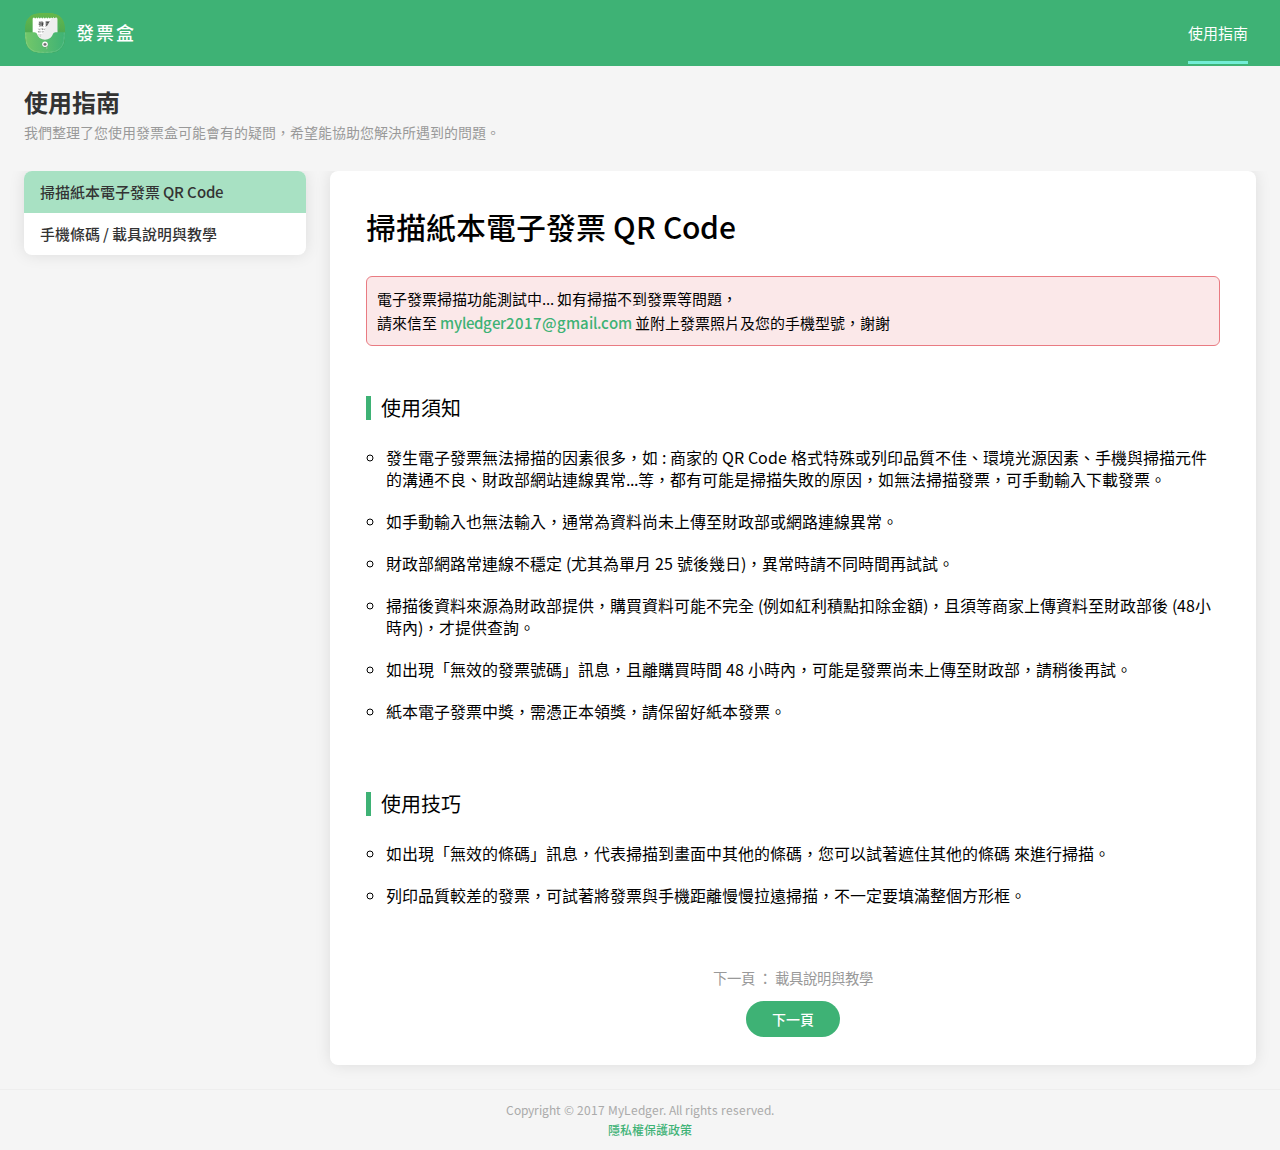
==== FAQ-c01.html @ e8f364ff "update" ====
<!DOCTYPE html>
<html>
  <head>
    <meta charset="UTF-8">
    <meta name="viewport" content="width=device-width,initial-scale=1.0,user-scalable=no">
    <meta name="keywords" content="發票盒,電子發票APP,比價搜尋">
    <title>++ 發票盒 ++</title>
    <link rel="shortcut icon" href="img/favicon.ico">
    <link rel="stylesheet" href="css/UI.css">
    <script src="js/jquery-1.11.1.min.js"></script>
    <script src="js/UI.js"></script>
  </head>
  <body>
      <header>
        <div class="wrap">
          <div class="logo-wrap"><img class="logo" src="img/logo.svg" title="發票盒 - 發票 APP"><span>發票盒</span></div>
          <nav>
            <ul class="hover-li">
              <li class="focus" title="使用指南"> <a href="FAQ-c02.html">使用指南</a></li>
              <div class="focus-line"></div>
            </ul>
          </nav>
        </div>
      </header>
      <div class="wrap"> 
        <div class="breadcrumbs">
          <h1>使用指南</h1>
          <h2>我們整理了您使用發票盒可能會有的疑問，希望能協助您解決所遇到的問題。</h2>
        </div>
      </div>
    <article class="faq"> 
      <div class="wrap"> 
          <aside class="left"> 
            <ul class="faq-list">
              <li class="focus"><a href="FAQ-c01.html">掃描紙本電子發票 QR Code</a></li>
              <li><a href="FAQ-c02.html">手機條碼 / 載具說明與教學</a></li>
            </ul>
          </aside>
        <div class="fill-bg show"></div>
        <aside class="right show-faq"> <a class="close" href="#"> </a>
          <section class="show"> 
            <h1 class="title">掃描紙本電子發票 QR Code </h1>
            <div class="tip">電子發票掃描功能測試中... 如有掃描不到發票等問題，<br>請來信至 <a href="mailto:myledger2017@gmail.com?subject=掃描電子發票 QR Code 問題回報">myledger2017@gmail.com </a>並附上發票照片及您的手機型號，謝謝</div>
            <h2 class="left-solid">使用須知</h2>
            <ul class="dot-list marg40-b">
              <li>發生電子發票無法掃描的因素很多，如 : 商家的 QR Code 格式特殊或列印品質不佳、環境光源因素、手機與掃描元件的溝通不良、財政部網站連線異常...等，都有可能是掃描失敗的原因，如無法掃描發票，可手動輸入下載發票。</li>
              <li>如手動輸入也無法輸入，通常為資料尚未上傳至財政部或網路連線異常。</li>
              <li>財政部網路常連線不穩定 (尤其為單月 25 號後幾日)，異常時請不同時間再試試。</li>
              <li>掃描後資料來源為財政部提供，購買資料可能不完全 (例如紅利積點扣除金額)，且須等商家上傳資料至財政部後 (48小時內)，才提供查詢。</li>
              <li>如出現「無效的發票號碼」訊息，且離購買時間 48 小時內，可能是發票尚未上傳至財政部，請稍後再試。</li>
              <li>紙本電子發票中獎，需憑正本領獎，請保留好紙本發票。</li>
            </ul>
            <h2 class="left-solid">使用技巧</h2>
            <ul class="dot-list marg40-b">
              <li>如出現「無效的條碼」訊息，代表掃描到畫面中其他的條碼，您可以試著遮住其他的條碼 來進行掃描。</li>
              <li>列印品質較差的發票，可試著將發票與手機距離慢慢拉遠掃描，不一定要填滿整個方形框。</li>
            </ul>
            <p class="center marg20-t"><em>下一頁 ： 載具說明與教學</em></p>
            <div class="center"><a class="btn next" href="FAQ-c02.html">下一頁</a></div>
          </section>
        </aside>
      </div>
    </article>
      <footer>Copyright © 2017 MyLedger. All rights reserved.<br><a class="policy" href="PrivacyPolicy.html">隱私權保護政策</a></footer><a class="gotop"><i></i><b>Go Top</b></a>
  </body>
</html>
---- css/UI.css ----
a,abbr,acronym,address,applet,article,aside,audio,b,big,blockquote,body,canvas,caption,center,cite,code,dd,del,details,dfn,div,dl,dt,em,embed,fieldset,figcaption,figure,footer,form,h1,h2,h3,h4,h5,h6,header,hgroup,html,i,iframe,img,ins,kbd,label,legend,li,mark,menu,nav,object,ol,output,p,pre,q,ruby,s,samp,section,small,span,strike,strong,sub,summary,sup,table,tbody,td,tfoot,th,thead,time,tr,tt,u,ul,var,video{margin:0;padding:0;border:0;font-size:100%;font:inherit;vertical-align:baseline}article,aside,details,figcaption,figure,footer,header,hgroup,menu,nav,section{display:block}body{line-height:1}ul{list-style:none}blockquote,q{quotes:none}blockquote:after,blockquote:before,q:after,q:before{content:'';content:none}table{border-collapse:collapse;border-spacing:0}a,button{outline:none;hlbr:expression(this.onFocus=this.blur())}*{-webkit-box-sizing:border-box;box-sizing:border-box}@font-face{font-family:'Noto Sans TC';font-style:normal;font-weight:100;src:url(../fonts/NotoSansTC/NotoSansTC-Thin.otf) format("opentype")}@font-face{font-family:'Noto Sans TC';font-style:normal;font-weight:300;src:url(../fonts/NotoSansTC/NotoSansTC-Light.otf) format("opentype")}@font-face{font-family:'Noto Sans TC';font-style:normal;font-weight:400;src:url(../fonts/NotoSansTC/NotoSansTC-Regular.otf) format("opentype")}@font-face{font-family:'Noto Sans TC';font-style:normal;font-weight:500;src:url(../fonts/NotoSansTC/NotoSansTC-Medium.otf) format("opentype")}@font-face{font-family:'Noto Sans TC';font-style:normal;font-weight:700;src:url(../fonts/NotoSansTC/NotoSansTC-Bold.otf) format("opentype")}@font-face{font-family:'Noto Sans TC';font-style:normal;font-weight:900;src:url(../fonts/NotoSansTC/NotoSansTC-Black.otf) format("opentype")}.bg-red{background-color:#e24f58}.bg-green{background-color:#3eb275}.red{color:#e24f58}.green{color:#3eb275}.clearfix{clear:both;max-width:100%;margin-left:auto;margin-right:auto}.clearfix:after{content:" ";display:block;clear:both}article.faq .wrap aside.left ul.faq-list,article.faq .wrap aside.right section{-webkit-box-shadow:0 0 16px rgba(0, 0, 0, 0.1);box-shadow:0 0 16px rgba(0, 0, 0, 0.1);border-radius:8px}article.faq .wrap aside.right .close{position:fixed;display:block;width:40px;height:40px;top:0px;right:0px;z-index:3;cursor:pointer;overflow:hidden;-webkit-transition:0.3s;-o-transition:0.3s;transition:0.3s}article.faq .wrap aside.right .close:after,article.faq .wrap aside.right .close:before{position:absolute;display:block;content:"";width:2px;height:20px;left:calc(50% - 1px);top:calc(50% - 10px);background-color:#fff;-webkit-transform:rotate(-45deg);-ms-transform:rotate(-45deg);transform:rotate(-45deg)}article.faq .wrap aside.right .close:after{-webkit-transform:rotate(45deg);-ms-transform:rotate(45deg);transform:rotate(45deg)}article.faq .wrap aside.right .close:active,article.faq .wrap aside.right .close:hover{-webkit-transform:rotate(180deg);-ms-transform:rotate(180deg);transform:rotate(180deg);-webkit-transition:0.3s;-o-transition:0.3s;transition:0.3s}.pad10{padding:10px}.pad10-t{padding-top:10px}.pad10-b{padding-bottom:10px}.pad10-r{padding-right:10px}.pad10-l{padding-left:10px}.pad10-tb{padding-top:10px;padding-bottom:10px}.pad10-rl{padding-right:10px;padding-left:10px}.marg10{margin:10px}.marg10-t{margin-top:10px}.marg10-b{margin-bottom:10px}.marg10-r{margin-right:10px}.marg10-l{margin-left:10px}.marg10-tb{margin-top:10px;margin-bottom:10px}.marg10-rl{margin-right:10px;margin-left:10px}.pad20{padding:20px}.pad20-t{padding-top:20px}.pad20-b{padding-bottom:20px}.pad20-r{padding-right:20px}.pad20-l{padding-left:20px}.pad20-tb{padding-top:20px;padding-bottom:20px}.pad20-rl{padding-right:20px;padding-left:20px}.marg20{margin:20px}.marg20-t{margin-top:20px}.marg20-b{margin-bottom:20px}.marg20-r{margin-right:20px}.marg20-l{margin-left:20px}.marg20-tb{margin-top:20px;margin-bottom:20px}.marg20-rl{margin-right:20px;margin-left:20px}.pad30{padding:30px}.pad30-t{padding-top:30px}.pad30-b{padding-bottom:30px}.pad30-r{padding-right:30px}.pad30-l{padding-left:30px}.pad30-tb{padding-top:30px;padding-bottom:30px}.pad30-rl{padding-right:30px;padding-left:30px}.marg30{margin:30px}.marg30-t{margin-top:30px}.marg30-b{margin-bottom:30px}.marg30-r{margin-right:30px}.marg30-l{margin-left:30px}.marg30-tb{margin-top:30px;margin-bottom:30px}.marg30-rl{margin-right:30px;margin-left:30px}.pad40{padding:40px}.pad40-t{padding-top:40px}.pad40-b{padding-bottom:40px}.pad40-r{padding-right:40px}.pad40-l{padding-left:40px}.pad40-tb{padding-top:40px;padding-bottom:40px}.pad40-rl{padding-right:40px;padding-left:40px}.marg40{margin:40px}.marg40-t{margin-top:40px}.marg40-b{margin-bottom:40px}.marg40-r{margin-right:40px}.marg40-l{margin-left:40px}.marg40-tb{margin-top:40px;margin-bottom:40px}.marg40-rl{margin-right:40px;margin-left:40px}.pad50{padding:50px}.pad50-t{padding-top:50px}.pad50-b{padding-bottom:50px}.pad50-r{padding-right:50px}.pad50-l{padding-left:50px}.pad50-tb{padding-top:50px;padding-bottom:50px}.pad50-rl{padding-right:50px;padding-left:50px}.marg50{margin:50px}.marg50-t{margin-top:50px}.marg50-b{margin-bottom:50px}.marg50-r{margin-right:50px}.marg50-l{margin-left:50px}.marg50-tb{margin-top:50px;margin-bottom:50px}.marg50-rl{margin-right:50px;margin-left:50px}.pad60{padding:60px}.pad60-t{padding-top:60px}.pad60-b{padding-bottom:60px}.pad60-r{padding-right:60px}.pad60-l{padding-left:60px}.pad60-tb{padding-top:60px;padding-bottom:60px}.pad60-rl{padding-right:60px;padding-left:60px}.marg60{margin:60px}.marg60-t{margin-top:60px}.marg60-b{margin-bottom:60px}.marg60-r{margin-right:60px}.marg60-l{margin-left:60px}.marg60-tb{margin-top:60px;margin-bottom:60px}.marg60-rl{margin-right:60px;margin-left:60px}.pad70{padding:70px}.pad70-t{padding-top:70px}.pad70-b{padding-bottom:70px}.pad70-r{padding-right:70px}.pad70-l{padding-left:70px}.pad70-tb{padding-top:70px;padding-bottom:70px}.pad70-rl{padding-right:70px;padding-left:70px}.marg70{margin:70px}.marg70-t{margin-top:70px}.marg70-b{margin-bottom:70px}.marg70-r{margin-right:70px}.marg70-l{margin-left:70px}.marg70-tb{margin-top:70px;margin-bottom:70px}.marg70-rl{margin-right:70px;margin-left:70px}.pad80{padding:80px}.pad80-t{padding-top:80px}.pad80-b{padding-bottom:80px}.pad80-r{padding-right:80px}.pad80-l{padding-left:80px}.pad80-tb{padding-top:80px;padding-bottom:80px}.pad80-rl{padding-right:80px;padding-left:80px}.marg80{margin:80px}.marg80-t{margin-top:80px}.marg80-b{margin-bottom:80px}.marg80-r{margin-right:80px}.marg80-l{margin-left:80px}.marg80-tb{margin-top:80px;margin-bottom:80px}.marg80-rl{margin-right:80px;margin-left:80px}.pad2{padding:2px}.pad2-t{padding-top:2px}.pad2-b{padding-bottom:2px}.pad2-r{padding-right:2px}.pad2-l{padding-left:2px}.pad2-tb{padding-top:2px;padding-bottom:2px}.pad2-rl{padding-right:2px;padding-left:2px}.marg2{margin:2px}.marg2-t{margin-top:2px}.marg2-b{margin-bottom:2px}.marg2-r{margin-right:2px}.marg2-l{margin-left:2px}.marg2-tb{margin-top:2px;margin-bottom:2px}.marg2-rl{margin-right:2px;margin-left:2px}.pad4{padding:4px}.pad4-t{padding-top:4px}.pad4-b{padding-bottom:4px}.pad4-r{padding-right:4px}.pad4-l{padding-left:4px}.pad4-tb{padding-top:4px;padding-bottom:4px}.pad4-rl{padding-right:4px;padding-left:4px}.marg4{margin:4px}.marg4-t{margin-top:4px}.marg4-b{margin-bottom:4px}.marg4-r{margin-right:4px}.marg4-l{margin-left:4px}.marg4-tb{margin-top:4px;margin-bottom:4px}.marg4-rl{margin-right:4px;margin-left:4px}.pad6{padding:6px}.pad6-t{padding-top:6px}.pad6-b{padding-bottom:6px}.pad6-r{padding-right:6px}.pad6-l{padding-left:6px}.pad6-tb{padding-top:6px;padding-bottom:6px}.pad6-rl{padding-right:6px;padding-left:6px}.marg6{margin:6px}.marg6-t{margin-top:6px}.marg6-b{margin-bottom:6px}.marg6-r{margin-right:6px}.marg6-l{margin-left:6px}.marg6-tb{margin-top:6px;margin-bottom:6px}.marg6-rl{margin-right:6px;margin-left:6px}.pad8{padding:8px}.pad8-t{padding-top:8px}.pad8-b{padding-bottom:8px}.pad8-r{padding-right:8px}.pad8-l{padding-left:8px}.pad8-tb{padding-top:8px;padding-bottom:8px}.pad8-rl{padding-right:8px;padding-left:8px}.marg8{margin:8px}.marg8-t{margin-top:8px}.marg8-b{margin-bottom:8px}.marg8-r{margin-right:8px}.marg8-l{margin-left:8px}.marg8-tb{margin-top:8px;margin-bottom:8px}.marg8-rl{margin-right:8px;margin-left:8px}.marg0-t{margin:0}.center{text-align:center}.center .btn+.btn{margin-left:6px}.btn-group-border{margin-left:10px;padding-left:16px;border-left:1px dotted #ccc}body,html{font-family:"Noto Sans TC", "Segoe UI", Microsoft JhengHei, Arial, Helvetica, sans-serif, "Arial Unicode MS", PMingLiU;height:100%;font-size:1rem;background-color:#f5f5f5}body.hide-scroll,html.hide-scroll{overflow-y:hidden}body.hide-scroll .gotop,html.hide-scroll .gotop{display:none}@media (min-width:768px){body.hide-scroll,html.hide-scroll{overflow-y:inherit}body.hide-scroll .gotop,html.hide-scroll .gotop{display:inline-block}}@media only screen and (min-width:m){body.hide-scroll,html.hide-scroll{overflow-y:inherit}body.hide-scroll .gotop,html.hide-scroll .gotop{display:inline-block}}a{text-decoration:none;color:#3EB275;font-weight:500;-webkit-transition:0.3s;-o-transition:0.3s;transition:0.3s}a:active,a:hover{text-decoration:none;color:#318c5c;-webkit-transition:0.3s;-o-transition:0.3s;transition:0.3s}.color-red{color:#e24f58}*,:after,:before{-webkit-box-sizing:border-box;box-sizing:border-box}.focus,:active,:after.focus,:after:active,:after:hover,:before.focus,:before:active,:before:hover,:hover{-webkit-transition:0.3s;-o-transition:0.3s;transition:0.3s}.wrap{position:relative;display:block;max-width:1360px;margin:0 auto;padding:0 12px}@media (min-width:768px){.wrap{padding:0 24px}}@media only screen and (min-width:m){.wrap{padding:0 24px}}.index header{background-color:transparent;background:url("") transparent}header{position:relative;text-align:center;background-color:#3EB275;-webkit-transition:0.3s;-o-transition:0.3s;transition:0.3s;background-size:300px;position:absolute;top:0;width:100%;z-index:1}header .wrap{height:66px;display:-webkit-box;display:-ms-flexbox;display:flex;-webkit-box-pack:justify;-ms-flex-pack:justify;justify-content:space-between}header .logo-wrap{display:-webkit-inline-box;display:-ms-inline-flexbox;display:inline-flex}header .logo-wrap span{display:-webkit-inline-box;display:-ms-inline-flexbox;display:inline-flex;color:#fff;font-size:1.125rem;line-height:66px;display:inline-block;text-align:left;margin-left:10px;white-space:nowrap;font-weight:500;letter-spacing:2px}header .logo-wrap span em{font-size:1rem;font-weight:400;display:none;color:#72edd6;padding-left:5px;letter-spacing:1px}@media (min-width:576px){header .logo-wrap span em{display:inline-block}}@media only screen and (min-width:s){header .logo-wrap span em{display:inline-block}}header .logo{height:calc(66px - 8px*3);margin-top:12px;color:#fff;line-height:calc(66px - 8px*3);font-size:0.8125rem}header nav ul.hover-li{position:relative;display:inline-block}header nav ul.hover-li li{position:relative;display:inline-block;padding:0;color:#666;cursor:pointer;font-weight:400;text-transform:uppercase;height:66px;font-size:0.9375rem}header nav ul.hover-li li.focus a:after{content:"";position:absolute;left:8px;bottom:2px;width:calc(100% - 8px*2);height:3px;background-color:#72edd6;-webkit-transition:0.3s;-o-transition:0.3s;transition:0.3s}header nav ul.hover-li li a{display:block;color:#fff;line-height:calc(66px - 8px*2);padding:8px;font-weight:400}header nav ul.hover-li .focus-line{position:absolute;left:0;bottom:3px;width:0;height:3px;background-color:#72edd6;-webkit-transition:0.3s;-o-transition:0.3s;transition:0.3s}footer{width:100%;clear:both;text-align:center;color:#aaa;font-size:0.75rem;padding:10px;line-height:20px;border-top:1px solid #eee}.gotop{position:relative;position:fixed;right:-100px;bottom:20px;width:56px;height:56px;cursor:pointer;border-radius:50%;background-color:#3EB275;-webkit-box-shadow:0 6px 10px 0 rgba(0, 0, 0, 0.3);box-shadow:0 6px 10px 0 rgba(0, 0, 0, 0.3);-webkit-transition:0.3s;-o-transition:0.3s;transition:0.3s;z-index:1}.gotop.show{right:20px}.gotop i{position:absolute;width:56px;text-align:center;font-size:30px;color:#fff}.gotop i:before{content:"";display:block;position:absolute;right:19px;top:24px;width:16px;height:16px;border:2px solid #fff;border-right:transparent;border-bottom:transparent;-webkit-transform:rotate(45deg);-ms-transform:rotate(45deg);transform:rotate(45deg)}.gotop b{color:transparent;display:block;text-align:center;font-family:"Noto Sans TC", "Segoe UI", Microsoft JhengHei, Arial, Helvetica, sans-serif, "Arial Unicode MS", PMingLiU;line-height:58px;height:56px;overflow:hidden;font-size:13px;font-weight:400;-webkit-transition:font-size 0s;-o-transition:font-size 0s;transition:font-size 0s}.gotop:active,.gotop:hover{background-color:#5dc68f;-webkit-box-shadow:0 16px 20px 0 rgba(0, 0, 0, 0.3);box-shadow:0 16px 20px 0 rgba(0, 0, 0, 0.3);-webkit-transform:translate(0, -3px);-ms-transform:translate(0, -3px);transform:translate(0, -3px);-webkit-transition:0.3s;-o-transition:0.3s;transition:0.3s}.gotop:active i:after,.gotop:active i:before,.gotop:hover i:after,.gotop:hover i:before{content:"";display:none}.gotop:active b,.gotop:hover b{color:#fff}.breadcrumbs{padding:24px 0 28px;margin-top:66px}.breadcrumbs h1{font-size:1.5rem;font-weight:bold;padding-bottom:8px;color:#333;font-weight:600}.breadcrumbs h2{font-size:0.875rem;line-height:1.3rem;color:#999;font-weight:400}.center{text-align:center}.btn{background-color:#3EB275;color:#fff;padding:8px 26px;border-radius:24px;margin:0 10px;font-size:14px;font-weight:500}.btn:hover{background-color:#318c5c;color:#fff}hr{border:none;border-bottom:1px solid #eee}article.faq{overflow:hidden;-webkit-transition:0.3s;-o-transition:0.3s;transition:0.3s;line-height:1.2rem}article.faq .wrap{position:inherit;padding:0}@media (min-width:768px){article.faq .wrap{padding:0 12px;display:-webkit-box;display:-ms-flexbox;display:flex;-webkit-box-align:stretch;-ms-flex-align:stretch;align-items:stretch}}@media only screen and (min-width:m){article.faq .wrap{padding:0 12px;display:-webkit-box;display:-ms-flexbox;display:flex;-webkit-box-align:stretch;-ms-flex-align:stretch;align-items:stretch}}article.faq .wrap aside.left{padding:0 12px 12px}@media (min-width:768px){article.faq .wrap aside.left{width:400px}}@media only screen and (min-width:m){article.faq .wrap aside.left{width:400px}}article.faq .wrap aside.left ul.faq-list{background-color:#fff;margin-bottom:14px}article.faq .wrap aside.left ul.faq-list h3,article.faq .wrap aside.left ul.faq-list li{font-size:0.9375rem;line-height:1.2em}article.faq .wrap aside.left ul.faq-list h3:last-child,article.faq .wrap aside.left ul.faq-list li:last-child{border-bottom:none;border-radius:0 0 8px 8px}article.faq .wrap aside.left ul.faq-list h3:first-child,article.faq .wrap aside.left ul.faq-list li:first-child{border-radius:8px 8px 0 0}article.faq .wrap aside.left ul.faq-list h3 em,article.faq .wrap aside.left ul.faq-list li em{float:right;margin-left:10px;background-color:#e24f58;color:#fff;font-size:13px;font-weight:400;padding:1px 6px;border-radius:4px;-webkit-transform:skew(-16deg);-ms-transform:skew(-16deg);transform:skew(-16deg)}article.faq .wrap aside.left ul.faq-list h3.disabled,article.faq .wrap aside.left ul.faq-list li.disabled{cursor:default;opacity:0.3}article.faq .wrap aside.left ul.faq-list h3.disabled a,article.faq .wrap aside.left ul.faq-list li.disabled a{cursor:default}article.faq .wrap aside.left ul.faq-list h3{font-size:1rem;color:#009688;font-weight:500;border-bottom:1px solid #eee;padding:12px 16px}article.faq .wrap aside.left ul.faq-list li{color:#333}article.faq .wrap aside.left ul.faq-list li a{display:block;color:#333;padding:12px 16px}article.faq .wrap aside.left ul.faq-list li:hover{background-color:#f5f5f5}article.faq .wrap aside.left ul.faq-list li.focus{background-color:#a8e1c3}@media (min-width:768px){article.faq .wrap aside.left ul.faq-list li.default-focus{background-color:#a8e1c3}}@media only screen and (min-width:m){article.faq .wrap aside.left ul.faq-list li.default-focus{background-color:#a8e1c3}}article.faq .wrap .fill-bg{position:fixed;display:none;top:0;left:0;width:100%;height:100%;background-color:rgba(0, 0, 0, 0.7);-webkit-transition:0.3s;-o-transition:0.3s;transition:0.3s}article.faq .wrap .fill-bg.show{display:block;z-index:1}@media (min-width:768px){article.faq .wrap .fill-bg.show{display:none}}@media only screen and (min-width:m){article.faq .wrap .fill-bg.show{display:none}}article.faq .wrap aside.right{position:absolute;top:0;left:0;width:100%;height:100%;-webkit-transition:0.3s;-o-transition:0.3s;transition:0.3s;opacity:0;z-index:-1}article.faq .wrap aside.right.show-faq{display:block;z-index:1;opacity:1}@media (min-width:768px){article.faq .wrap aside.right{position:relative;display:block;height:auto;background-color:transparent;overflow-y:inherit;padding:0 12px;opacity:1;z-index:1}}@media only screen and (min-width:m){article.faq .wrap aside.right{position:relative;display:block;height:auto;background-color:transparent;overflow-y:inherit;padding:0 12px;opacity:1;z-index:1}}article.faq .wrap aside.right section{display:none;background-color:#fff;padding:16px;padding-bottom:50px;margin:16px;-webkit-transition:0.3s;-o-transition:0.3s;transition:0.3s}@media (min-width:768px){article.faq .wrap aside.right section{margin:0 0 24px 0;padding:36px;min-height:calc(100% - 24px);display:block}article.faq .wrap aside.right section.first,article.faq .wrap aside.right section.show{display:block}}@media only screen and (min-width:m){article.faq .wrap aside.right section{margin:0 0 24px 0;padding:36px;min-height:calc(100% - 24px);display:block}article.faq .wrap aside.right section.first,article.faq .wrap aside.right section.show{display:block}}article.faq .wrap aside.right section.show{display:block}article.faq .wrap aside.right section:last-child(2){min-height:500px}article.faq .wrap aside.right .close{position:fixed;right:0;top:0;background-color:#666;display:block;border-radius:50%}article.faq .wrap aside.right .close.title-color{background-color:#333}article.faq .wrap aside.right .close:hover{background-color:#3EB275}@media (min-width:768px){article.faq .wrap aside.right .close{display:none}}@media only screen and (min-width:m){article.faq .wrap aside.right .close{display:none}}article.faq .wrap aside.right img{max-width:100%}article.faq .wrap aside.right .pics{margin-bottom:60px;display:-webkit-box;display:-ms-flexbox;display:flex;-webkit-box-pack:start;-ms-flex-pack:start;justify-content:flex-start;-webkit-box-align:start;-ms-flex-align:start;align-items:flex-start;-ms-flex-wrap:wrap;flex-wrap:wrap}article.faq .wrap aside.right .pics img{display:inline-block;margin-right:20px;margin-bottom:16px;max-width:250px;border-radius:10px;-webkit-box-shadow:0 0 15px rgba(0, 0, 0, 0.3);box-shadow:0 0 15px rgba(0, 0, 0, 0.3)}article.faq .wrap aside.right .pics img.img-default{max-width:90%;border-radius:0;-webkit-box-shadow:none;box-shadow:none}article.faq .wrap aside.right .pics img.img-500{width:500px}article.faq .wrap aside.right .pics img.img-750{width:750px}article.faq .wrap aside.right .pics img.img-icon{margin:0 4px;vertical-align:middle}article.faq .wrap aside.right .pics .p-wrap{display:inline-block;width:100%;height:auto;min-width:250px}article.faq .wrap aside.right .pics .p-wrap p{display:block}article.faq .wrap aside.right .pics figure.pics-1{max-width:250px;margin-right:20px;margin-bottom:60px}@media (min-width:992px){article.faq .wrap aside.right .pics-1 .p-wrap{width:calc(100% - 280px)}}@media only screen and (min-width:l){article.faq .wrap aside.right .pics-1 .p-wrap{width:calc(100% - 280px)}}@media (min-width:1200px){article.faq .wrap aside.right .pics-2 .p-wrap{width:calc(100% - 550px)}}@media only screen and (min-width:xl){article.faq .wrap aside.right .pics-2 .p-wrap{width:calc(100% - 550px)}}article.faq .wrap aside.right .left-solid{padding-left:10px;border-left:5px solid #3EB275}article.faq .wrap aside.right h1.title{font-size:1.5rem;line-height:1.3em;padding-right:40px;margin-bottom:30px;font-weight:500}article.faq .wrap aside.right h1.title.fixed-title{position:fixed;font-size:1.125rem;font-weight:400;top:0;left:0;padding:8px 50px 8px 16px;background-color:#333;color:#fff;width:100%;min-height:40px;margin-bottom:0;-webkit-transition:0.3s;-o-transition:0.3s;transition:0.3s;-webkit-box-shadow:0 0 16px rgba(0, 0, 0, 0.1);box-shadow:0 0 16px rgba(0, 0, 0, 0.1)}@media (min-width:768px){article.faq .wrap aside.right h1.title.fixed-title{position:relative;font-size:1.875rem;font-weight:500;top:inherit;left:inherit;padding:0 40px 0 0;background-color:#fff;color:#333;width:inherit;min-height:inherit;margin-bottom:30px;-webkit-transition:0.3s;-o-transition:0.3s;transition:0.3s;-webkit-box-shadow:none;box-shadow:none}}@media only screen and (min-width:m){article.faq .wrap aside.right h1.title.fixed-title{position:relative;font-size:1.875rem;font-weight:500;top:inherit;left:inherit;padding:0 40px 0 0;background-color:#fff;color:#333;width:inherit;min-height:inherit;margin-bottom:30px;-webkit-transition:0.3s;-o-transition:0.3s;transition:0.3s;-webkit-box-shadow:none;box-shadow:none}}@media (min-width:768px){article.faq .wrap aside.right h1.title{font-size:1.875rem}}@media only screen and (min-width:m){article.faq .wrap aside.right h1.title{font-size:1.875rem}}article.faq .wrap aside.right h2{font-size:1.25rem;margin-top:50px;margin-bottom:26px;line-height:1.2em}article.faq .wrap aside.right h3{font-size:1.0625rem;margin-top:36px;margin-bottom:20px;line-height:1.2em;color:#3eb275}article.faq .wrap aside.right h4{font-size:0.9375rem;margin-top:36px;margin-bottom:16px;line-height:1.2em;color:#3eb275}article.faq .wrap aside.right h4+.dot-list li{font-size:0.9375rem;padding-bottom:10px;list-style:circle;margin-left:20px;line-height:18px}article.faq .wrap aside.right p{padding-bottom:20px;line-height:22px}article.faq .wrap aside.right ul{display:block;overflow:hidden}article.faq .wrap aside.right .number-list li{padding-bottom:20px;list-style:decimal;margin-left:20px;line-height:22px}article.faq .wrap aside.right .dot-list li{padding-bottom:20px;list-style:circle;margin-left:20px;line-height:22px}article.faq .wrap aside.right .a-hide a{text-decoration:underline;color:#333;font-weight:400}article.faq .wrap aside.right .a-hide li a{color:#333;font-weight:400}article.faq .wrap aside.right .a-hide li a:hover{color:#3EB275}article.faq .wrap aside.right .a-hide em a{color:#999;font-weight:400}article.faq .wrap aside.right .a-hide em a:hover{color:#3EB275}article.faq .wrap aside.right .dot{padding:2px;display:inline-block;min-width:13px;min-height:13px;border-radius:13px}article.faq .wrap aside.right em{font-size:90%;color:#999}article.faq .wrap aside.right em.red{color:#e24f58}article.faq .wrap aside.right .tip{font-size:0.9375rem;background-color:#fbe8e9;border:1px solid #e97b82;border-radius:6px;padding:10px;line-height:1.5rem}.index{overflow-x:hidden}.index header{-webkit-box-shadow:none;box-shadow:none}.index .banner{position:relative;text-align:center;background-color:#3EB275;width:100%;overflow:hidden;padding-top:50px;background:url("../img/bg.png") #3EB275;background-size:300px}.index .banner img{margin-top:-50px;margin-right:-50px;margin-left:-50px;margin-bottom:-1px;max-width:1200px;max-width:90%}@media only screen and (min-width:500px){.index .banner img{margin-top:-80px;max-width:450px}}@media only screen and (min-width:900px){.index .banner img{margin-top:-100px;max-width:500px}}@media only screen and (min-width:1000px){.index .banner img{margin-top:-100px;margin-bottom:-50px}}.index .banner h1{font-size:2rem;font-weight:600;line-height:1.3em;color:#fff;padding:30px 0 36px;position:relative;text-align:center}@media only screen and (min-width:500px){.index .banner h1{font-size:2.25rem}}@media only screen and (min-width:900px){.index .banner h1{font-size:2.375rem}}@media only screen and (min-width:1000px){.index .banner h1{font-size:2.625rem}}.index article{padding:30px 16px}.index article .main-item{overflow:hidden;text-align:center;vertical-align:top}.index article .main-item li{padding:20px 0 40px;text-align:center;display:inline-block;width:320px}.index article .main-item li .icon{display:inline-block;width:66px;height:66px;border-radius:50%;border:1px solid #999}.index article .main-item li h3{font-size:1.25rem;font-weight:600;color:#333;padding:10px 0 5px}.index article .main-item li h4{font-size:0.875rem;line-height:1.2rem;color:#999;font-weight:400}.index article .main-item li:hover .icon{background-color:#fff}.policy{margin-left:20px}.PrivacyArticle{margin-top:110px;margin-bottom:50px;padding:0 20px}.PrivacyArticle h1.title{font-size:1.5rem;font-weight:bold;color:#333;font-weight:600;margin:10px 0 50px 0}.PrivacyArticle h2{font-size:20px;margin:50px 0 8px 0;color:#333}.PrivacyArticle p,.PrivacyArticle ul{font-size:14px;color:#666;line-height:1.5rem;margin-bottom:20px}.PrivacyArticle ul{margin-left:20px}.PrivacyArticle ul li{list-style:disc;margin-bottom:10px}
/*# sourceMappingURL=UI.css.map */
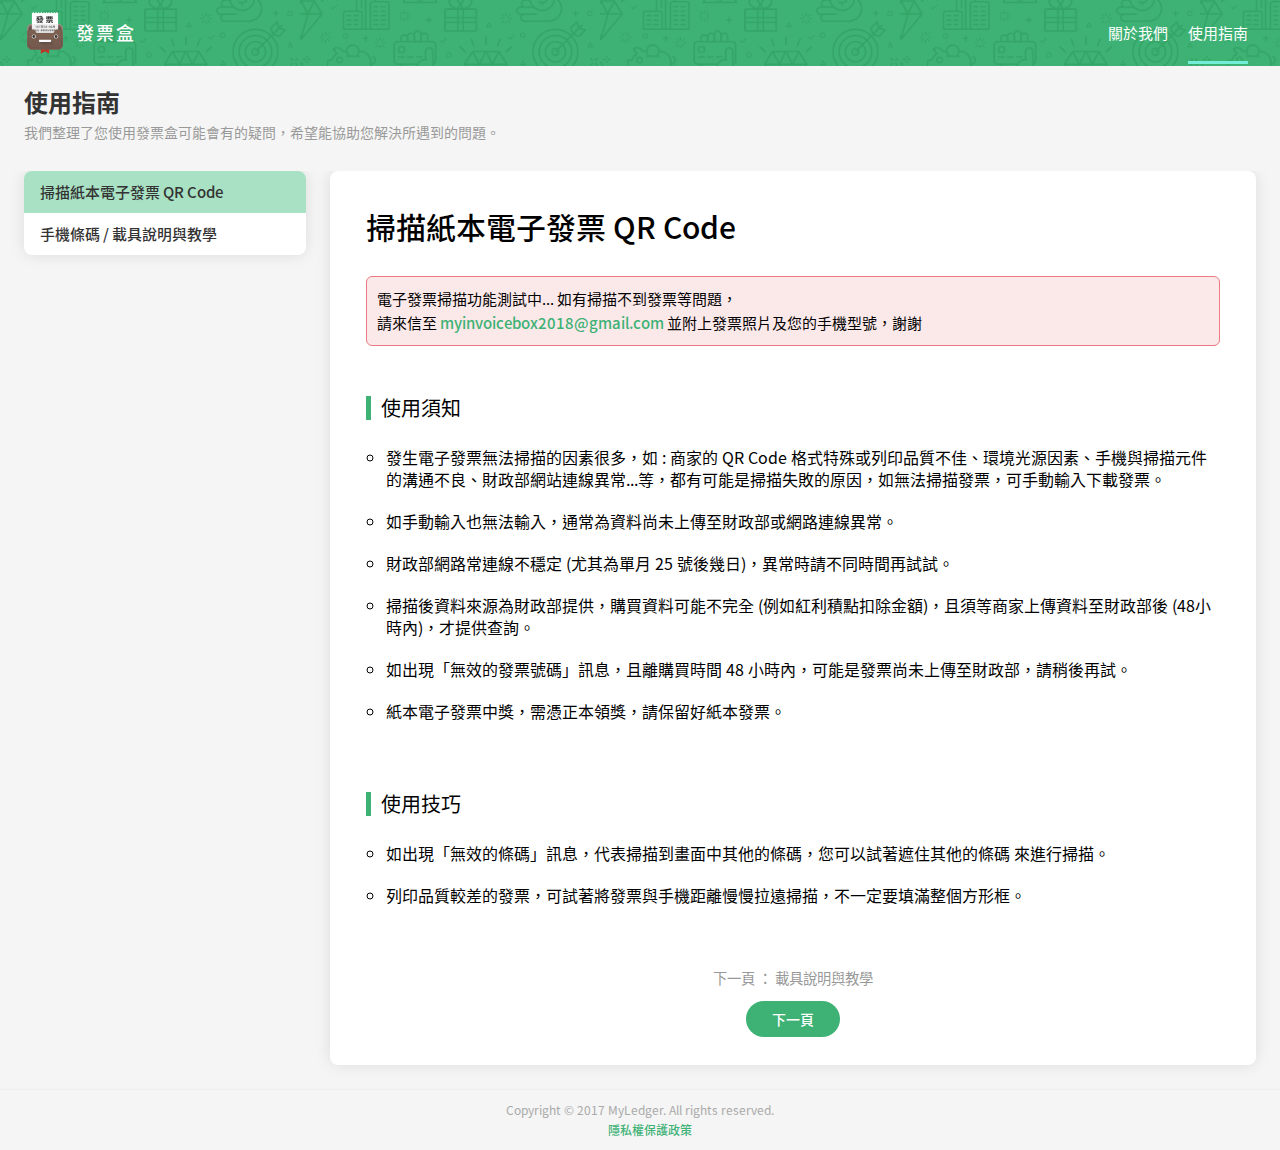
==== commit 6f7f2d69: "update" ====
--- a/FAQ-c01.html
+++ b/FAQ-c01.html
@@ -16,6 +16,7 @@
           <div class="logo-wrap"><img class="logo" src="img/logo.svg" title="發票盒 - 發票 APP"><span>發票盒</span></div>
           <nav>
             <ul class="hover-li">
+              <li title="關於發票盒"><a href="index.html">關於我們</a></li>
               <li class="focus" title="使用指南"> <a href="FAQ-c02.html">使用指南</a></li>
               <div class="focus-line"></div>
             </ul>
@@ -40,7 +41,7 @@
         <aside class="right show-faq"> <a class="close" href="#"> </a>
           <section class="show"> 
             <h1 class="title">掃描紙本電子發票 QR Code </h1>
-            <div class="tip">電子發票掃描功能測試中... 如有掃描不到發票等問題，<br>請來信至 <a href="mailto:myledger2017@gmail.com?subject=掃描電子發票 QR Code 問題回報">myledger2017@gmail.com </a>並附上發票照片及您的手機型號，謝謝</div>
+            <div class="tip">電子發票掃描功能測試中... 如有掃描不到發票等問題，<br>請來信至 <a href="mailto:myinvoicebox2018@gmail.com?subject=掃描電子發票 QR Code 問題回報">myinvoicebox2018@gmail.com </a>並附上發票照片及您的手機型號，謝謝</div>
             <h2 class="left-solid">使用須知</h2>
             <ul class="dot-list marg40-b">
               <li>發生電子發票無法掃描的因素很多，如 : 商家的 QR Code 格式特殊或列印品質不佳、環境光源因素、手機與掃描元件的溝通不良、財政部網站連線異常...等，都有可能是掃描失敗的原因，如無法掃描發票，可手動輸入下載發票。</li>
--- a/css/UI.css
+++ b/css/UI.css
@@ -1,2 +1,2 @@
-a,abbr,acronym,address,applet,article,aside,audio,b,big,blockquote,body,canvas,caption,center,cite,code,dd,del,details,dfn,div,dl,dt,em,embed,fieldset,figcaption,figure,footer,form,h1,h2,h3,h4,h5,h6,header,hgroup,html,i,iframe,img,ins,kbd,label,legend,li,mark,menu,nav,object,ol,output,p,pre,q,ruby,s,samp,section,small,span,strike,strong,sub,summary,sup,table,tbody,td,tfoot,th,thead,time,tr,tt,u,ul,var,video{margin:0;padding:0;border:0;font-size:100%;font:inherit;vertical-align:baseline}article,aside,details,figcaption,figure,footer,header,hgroup,menu,nav,section{display:block}body{line-height:1}ul{list-style:none}blockquote,q{quotes:none}blockquote:after,blockquote:before,q:after,q:before{content:'';content:none}table{border-collapse:collapse;border-spacing:0}a,button{outline:none;hlbr:expression(this.onFocus=this.blur())}*{-webkit-box-sizing:border-box;box-sizing:border-box}@font-face{font-family:'Noto Sans TC';font-style:normal;font-weight:100;src:url(../fonts/NotoSansTC/NotoSansTC-Thin.otf) format("opentype")}@font-face{font-family:'Noto Sans TC';font-style:normal;font-weight:300;src:url(../fonts/NotoSansTC/NotoSansTC-Light.otf) format("opentype")}@font-face{font-family:'Noto Sans TC';font-style:normal;font-weight:400;src:url(../fonts/NotoSansTC/NotoSansTC-Regular.otf) format("opentype")}@font-face{font-family:'Noto Sans TC';font-style:normal;font-weight:500;src:url(../fonts/NotoSansTC/NotoSansTC-Medium.otf) format("opentype")}@font-face{font-family:'Noto Sans TC';font-style:normal;font-weight:700;src:url(../fonts/NotoSansTC/NotoSansTC-Bold.otf) format("opentype")}@font-face{font-family:'Noto Sans TC';font-style:normal;font-weight:900;src:url(../fonts/NotoSansTC/NotoSansTC-Black.otf) format("opentype")}.bg-red{background-color:#e24f58}.bg-green{background-color:#3eb275}.red{color:#e24f58}.green{color:#3eb275}.clearfix{clear:both;max-width:100%;margin-left:auto;margin-right:auto}.clearfix:after{content:" ";display:block;clear:both}article.faq .wrap aside.left ul.faq-list,article.faq .wrap aside.right section{-webkit-box-shadow:0 0 16px rgba(0, 0, 0, 0.1);box-shadow:0 0 16px rgba(0, 0, 0, 0.1);border-radius:8px}article.faq .wrap aside.right .close{position:fixed;display:block;width:40px;height:40px;top:0px;right:0px;z-index:3;cursor:pointer;overflow:hidden;-webkit-transition:0.3s;-o-transition:0.3s;transition:0.3s}article.faq .wrap aside.right .close:after,article.faq .wrap aside.right .close:before{position:absolute;display:block;content:"";width:2px;height:20px;left:calc(50% - 1px);top:calc(50% - 10px);background-color:#fff;-webkit-transform:rotate(-45deg);-ms-transform:rotate(-45deg);transform:rotate(-45deg)}article.faq .wrap aside.right .close:after{-webkit-transform:rotate(45deg);-ms-transform:rotate(45deg);transform:rotate(45deg)}article.faq .wrap aside.right .close:active,article.faq .wrap aside.right .close:hover{-webkit-transform:rotate(180deg);-ms-transform:rotate(180deg);transform:rotate(180deg);-webkit-transition:0.3s;-o-transition:0.3s;transition:0.3s}.pad10{padding:10px}.pad10-t{padding-top:10px}.pad10-b{padding-bottom:10px}.pad10-r{padding-right:10px}.pad10-l{padding-left:10px}.pad10-tb{padding-top:10px;padding-bottom:10px}.pad10-rl{padding-right:10px;padding-left:10px}.marg10{margin:10px}.marg10-t{margin-top:10px}.marg10-b{margin-bottom:10px}.marg10-r{margin-right:10px}.marg10-l{margin-left:10px}.marg10-tb{margin-top:10px;margin-bottom:10px}.marg10-rl{margin-right:10px;margin-left:10px}.pad20{padding:20px}.pad20-t{padding-top:20px}.pad20-b{padding-bottom:20px}.pad20-r{padding-right:20px}.pad20-l{padding-left:20px}.pad20-tb{padding-top:20px;padding-bottom:20px}.pad20-rl{padding-right:20px;padding-left:20px}.marg20{margin:20px}.marg20-t{margin-top:20px}.marg20-b{margin-bottom:20px}.marg20-r{margin-right:20px}.marg20-l{margin-left:20px}.marg20-tb{margin-top:20px;margin-bottom:20px}.marg20-rl{margin-right:20px;margin-left:20px}.pad30{padding:30px}.pad30-t{padding-top:30px}.pad30-b{padding-bottom:30px}.pad30-r{padding-right:30px}.pad30-l{padding-left:30px}.pad30-tb{padding-top:30px;padding-bottom:30px}.pad30-rl{padding-right:30px;padding-left:30px}.marg30{margin:30px}.marg30-t{margin-top:30px}.marg30-b{margin-bottom:30px}.marg30-r{margin-right:30px}.marg30-l{margin-left:30px}.marg30-tb{margin-top:30px;margin-bottom:30px}.marg30-rl{margin-right:30px;margin-left:30px}.pad40{padding:40px}.pad40-t{padding-top:40px}.pad40-b{padding-bottom:40px}.pad40-r{padding-right:40px}.pad40-l{padding-left:40px}.pad40-tb{padding-top:40px;padding-bottom:40px}.pad40-rl{padding-right:40px;padding-left:40px}.marg40{margin:40px}.marg40-t{margin-top:40px}.marg40-b{margin-bottom:40px}.marg40-r{margin-right:40px}.marg40-l{margin-left:40px}.marg40-tb{margin-top:40px;margin-bottom:40px}.marg40-rl{margin-right:40px;margin-left:40px}.pad50{padding:50px}.pad50-t{padding-top:50px}.pad50-b{padding-bottom:50px}.pad50-r{padding-right:50px}.pad50-l{padding-left:50px}.pad50-tb{padding-top:50px;padding-bottom:50px}.pad50-rl{padding-right:50px;padding-left:50px}.marg50{margin:50px}.marg50-t{margin-top:50px}.marg50-b{margin-bottom:50px}.marg50-r{margin-right:50px}.marg50-l{margin-left:50px}.marg50-tb{margin-top:50px;margin-bottom:50px}.marg50-rl{margin-right:50px;margin-left:50px}.pad60{padding:60px}.pad60-t{padding-top:60px}.pad60-b{padding-bottom:60px}.pad60-r{padding-right:60px}.pad60-l{padding-left:60px}.pad60-tb{padding-top:60px;padding-bottom:60px}.pad60-rl{padding-right:60px;padding-left:60px}.marg60{margin:60px}.marg60-t{margin-top:60px}.marg60-b{margin-bottom:60px}.marg60-r{margin-right:60px}.marg60-l{margin-left:60px}.marg60-tb{margin-top:60px;margin-bottom:60px}.marg60-rl{margin-right:60px;margin-left:60px}.pad70{padding:70px}.pad70-t{padding-top:70px}.pad70-b{padding-bottom:70px}.pad70-r{padding-right:70px}.pad70-l{padding-left:70px}.pad70-tb{padding-top:70px;padding-bottom:70px}.pad70-rl{padding-right:70px;padding-left:70px}.marg70{margin:70px}.marg70-t{margin-top:70px}.marg70-b{margin-bottom:70px}.marg70-r{margin-right:70px}.marg70-l{margin-left:70px}.marg70-tb{margin-top:70px;margin-bottom:70px}.marg70-rl{margin-right:70px;margin-left:70px}.pad80{padding:80px}.pad80-t{padding-top:80px}.pad80-b{padding-bottom:80px}.pad80-r{padding-right:80px}.pad80-l{padding-left:80px}.pad80-tb{padding-top:80px;padding-bottom:80px}.pad80-rl{padding-right:80px;padding-left:80px}.marg80{margin:80px}.marg80-t{margin-top:80px}.marg80-b{margin-bottom:80px}.marg80-r{margin-right:80px}.marg80-l{margin-left:80px}.marg80-tb{margin-top:80px;margin-bottom:80px}.marg80-rl{margin-right:80px;margin-left:80px}.pad2{padding:2px}.pad2-t{padding-top:2px}.pad2-b{padding-bottom:2px}.pad2-r{padding-right:2px}.pad2-l{padding-left:2px}.pad2-tb{padding-top:2px;padding-bottom:2px}.pad2-rl{padding-right:2px;padding-left:2px}.marg2{margin:2px}.marg2-t{margin-top:2px}.marg2-b{margin-bottom:2px}.marg2-r{margin-right:2px}.marg2-l{margin-left:2px}.marg2-tb{margin-top:2px;margin-bottom:2px}.marg2-rl{margin-right:2px;margin-left:2px}.pad4{padding:4px}.pad4-t{padding-top:4px}.pad4-b{padding-bottom:4px}.pad4-r{padding-right:4px}.pad4-l{padding-left:4px}.pad4-tb{padding-top:4px;padding-bottom:4px}.pad4-rl{padding-right:4px;padding-left:4px}.marg4{margin:4px}.marg4-t{margin-top:4px}.marg4-b{margin-bottom:4px}.marg4-r{margin-right:4px}.marg4-l{margin-left:4px}.marg4-tb{margin-top:4px;margin-bottom:4px}.marg4-rl{margin-right:4px;margin-left:4px}.pad6{padding:6px}.pad6-t{padding-top:6px}.pad6-b{padding-bottom:6px}.pad6-r{padding-right:6px}.pad6-l{padding-left:6px}.pad6-tb{padding-top:6px;padding-bottom:6px}.pad6-rl{padding-right:6px;padding-left:6px}.marg6{margin:6px}.marg6-t{margin-top:6px}.marg6-b{margin-bottom:6px}.marg6-r{margin-right:6px}.marg6-l{margin-left:6px}.marg6-tb{margin-top:6px;margin-bottom:6px}.marg6-rl{margin-right:6px;margin-left:6px}.pad8{padding:8px}.pad8-t{padding-top:8px}.pad8-b{padding-bottom:8px}.pad8-r{padding-right:8px}.pad8-l{padding-left:8px}.pad8-tb{padding-top:8px;padding-bottom:8px}.pad8-rl{padding-right:8px;padding-left:8px}.marg8{margin:8px}.marg8-t{margin-top:8px}.marg8-b{margin-bottom:8px}.marg8-r{margin-right:8px}.marg8-l{margin-left:8px}.marg8-tb{margin-top:8px;margin-bottom:8px}.marg8-rl{margin-right:8px;margin-left:8px}.marg0-t{margin:0}.center{text-align:center}.center .btn+.btn{margin-left:6px}.btn-group-border{margin-left:10px;padding-left:16px;border-left:1px dotted #ccc}body,html{font-family:"Noto Sans TC", "Segoe UI", Microsoft JhengHei, Arial, Helvetica, sans-serif, "Arial Unicode MS", PMingLiU;height:100%;font-size:1rem;background-color:#f5f5f5}body.hide-scroll,html.hide-scroll{overflow-y:hidden}body.hide-scroll .gotop,html.hide-scroll .gotop{display:none}@media (min-width:768px){body.hide-scroll,html.hide-scroll{overflow-y:inherit}body.hide-scroll .gotop,html.hide-scroll .gotop{display:inline-block}}@media only screen and (min-width:m){body.hide-scroll,html.hide-scroll{overflow-y:inherit}body.hide-scroll .gotop,html.hide-scroll .gotop{display:inline-block}}a{text-decoration:none;color:#3EB275;font-weight:500;-webkit-transition:0.3s;-o-transition:0.3s;transition:0.3s}a:active,a:hover{text-decoration:none;color:#318c5c;-webkit-transition:0.3s;-o-transition:0.3s;transition:0.3s}.color-red{color:#e24f58}*,:after,:before{-webkit-box-sizing:border-box;box-sizing:border-box}.focus,:active,:after.focus,:after:active,:after:hover,:before.focus,:before:active,:before:hover,:hover{-webkit-transition:0.3s;-o-transition:0.3s;transition:0.3s}.wrap{position:relative;display:block;max-width:1360px;margin:0 auto;padding:0 12px}@media (min-width:768px){.wrap{padding:0 24px}}@media only screen and (min-width:m){.wrap{padding:0 24px}}.index header{background-color:transparent;background:url("") transparent}header{position:relative;text-align:center;background-color:#3EB275;-webkit-transition:0.3s;-o-transition:0.3s;transition:0.3s;background-size:300px;position:absolute;top:0;width:100%;z-index:1}header .wrap{height:66px;display:-webkit-box;display:-ms-flexbox;display:flex;-webkit-box-pack:justify;-ms-flex-pack:justify;justify-content:space-between}header .logo-wrap{display:-webkit-inline-box;display:-ms-inline-flexbox;display:inline-flex}header .logo-wrap span{display:-webkit-inline-box;display:-ms-inline-flexbox;display:inline-flex;color:#fff;font-size:1.125rem;line-height:66px;display:inline-block;text-align:left;margin-left:10px;white-space:nowrap;font-weight:500;letter-spacing:2px}header .logo-wrap span em{font-size:1rem;font-weight:400;display:none;color:#72edd6;padding-left:5px;letter-spacing:1px}@media (min-width:576px){header .logo-wrap span em{display:inline-block}}@media only screen and (min-width:s){header .logo-wrap span em{display:inline-block}}header .logo{height:calc(66px - 8px*3);margin-top:12px;color:#fff;line-height:calc(66px - 8px*3);font-size:0.8125rem}header nav ul.hover-li{position:relative;display:inline-block}header nav ul.hover-li li{position:relative;display:inline-block;padding:0;color:#666;cursor:pointer;font-weight:400;text-transform:uppercase;height:66px;font-size:0.9375rem}header nav ul.hover-li li.focus a:after{content:"";position:absolute;left:8px;bottom:2px;width:calc(100% - 8px*2);height:3px;background-color:#72edd6;-webkit-transition:0.3s;-o-transition:0.3s;transition:0.3s}header nav ul.hover-li li a{display:block;color:#fff;line-height:calc(66px - 8px*2);padding:8px;font-weight:400}header nav ul.hover-li .focus-line{position:absolute;left:0;bottom:3px;width:0;height:3px;background-color:#72edd6;-webkit-transition:0.3s;-o-transition:0.3s;transition:0.3s}footer{width:100%;clear:both;text-align:center;color:#aaa;font-size:0.75rem;padding:10px;line-height:20px;border-top:1px solid #eee}.gotop{position:relative;position:fixed;right:-100px;bottom:20px;width:56px;height:56px;cursor:pointer;border-radius:50%;background-color:#3EB275;-webkit-box-shadow:0 6px 10px 0 rgba(0, 0, 0, 0.3);box-shadow:0 6px 10px 0 rgba(0, 0, 0, 0.3);-webkit-transition:0.3s;-o-transition:0.3s;transition:0.3s;z-index:1}.gotop.show{right:20px}.gotop i{position:absolute;width:56px;text-align:center;font-size:30px;color:#fff}.gotop i:before{content:"";display:block;position:absolute;right:19px;top:24px;width:16px;height:16px;border:2px solid #fff;border-right:transparent;border-bottom:transparent;-webkit-transform:rotate(45deg);-ms-transform:rotate(45deg);transform:rotate(45deg)}.gotop b{color:transparent;display:block;text-align:center;font-family:"Noto Sans TC", "Segoe UI", Microsoft JhengHei, Arial, Helvetica, sans-serif, "Arial Unicode MS", PMingLiU;line-height:58px;height:56px;overflow:hidden;font-size:13px;font-weight:400;-webkit-transition:font-size 0s;-o-transition:font-size 0s;transition:font-size 0s}.gotop:active,.gotop:hover{background-color:#5dc68f;-webkit-box-shadow:0 16px 20px 0 rgba(0, 0, 0, 0.3);box-shadow:0 16px 20px 0 rgba(0, 0, 0, 0.3);-webkit-transform:translate(0, -3px);-ms-transform:translate(0, -3px);transform:translate(0, -3px);-webkit-transition:0.3s;-o-transition:0.3s;transition:0.3s}.gotop:active i:after,.gotop:active i:before,.gotop:hover i:after,.gotop:hover i:before{content:"";display:none}.gotop:active b,.gotop:hover b{color:#fff}.breadcrumbs{padding:24px 0 28px;margin-top:66px}.breadcrumbs h1{font-size:1.5rem;font-weight:bold;padding-bottom:8px;color:#333;font-weight:600}.breadcrumbs h2{font-size:0.875rem;line-height:1.3rem;color:#999;font-weight:400}.center{text-align:center}.btn{background-color:#3EB275;color:#fff;padding:8px 26px;border-radius:24px;margin:0 10px;font-size:14px;font-weight:500}.btn:hover{background-color:#318c5c;color:#fff}hr{border:none;border-bottom:1px solid #eee}article.faq{overflow:hidden;-webkit-transition:0.3s;-o-transition:0.3s;transition:0.3s;line-height:1.2rem}article.faq .wrap{position:inherit;padding:0}@media (min-width:768px){article.faq .wrap{padding:0 12px;display:-webkit-box;display:-ms-flexbox;display:flex;-webkit-box-align:stretch;-ms-flex-align:stretch;align-items:stretch}}@media only screen and (min-width:m){article.faq .wrap{padding:0 12px;display:-webkit-box;display:-ms-flexbox;display:flex;-webkit-box-align:stretch;-ms-flex-align:stretch;align-items:stretch}}article.faq .wrap aside.left{padding:0 12px 12px}@media (min-width:768px){article.faq .wrap aside.left{width:400px}}@media only screen and (min-width:m){article.faq .wrap aside.left{width:400px}}article.faq .wrap aside.left ul.faq-list{background-color:#fff;margin-bottom:14px}article.faq .wrap aside.left ul.faq-list h3,article.faq .wrap aside.left ul.faq-list li{font-size:0.9375rem;line-height:1.2em}article.faq .wrap aside.left ul.faq-list h3:last-child,article.faq .wrap aside.left ul.faq-list li:last-child{border-bottom:none;border-radius:0 0 8px 8px}article.faq .wrap aside.left ul.faq-list h3:first-child,article.faq .wrap aside.left ul.faq-list li:first-child{border-radius:8px 8px 0 0}article.faq .wrap aside.left ul.faq-list h3 em,article.faq .wrap aside.left ul.faq-list li em{float:right;margin-left:10px;background-color:#e24f58;color:#fff;font-size:13px;font-weight:400;padding:1px 6px;border-radius:4px;-webkit-transform:skew(-16deg);-ms-transform:skew(-16deg);transform:skew(-16deg)}article.faq .wrap aside.left ul.faq-list h3.disabled,article.faq .wrap aside.left ul.faq-list li.disabled{cursor:default;opacity:0.3}article.faq .wrap aside.left ul.faq-list h3.disabled a,article.faq .wrap aside.left ul.faq-list li.disabled a{cursor:default}article.faq .wrap aside.left ul.faq-list h3{font-size:1rem;color:#009688;font-weight:500;border-bottom:1px solid #eee;padding:12px 16px}article.faq .wrap aside.left ul.faq-list li{color:#333}article.faq .wrap aside.left ul.faq-list li a{display:block;color:#333;padding:12px 16px}article.faq .wrap aside.left ul.faq-list li:hover{background-color:#f5f5f5}article.faq .wrap aside.left ul.faq-list li.focus{background-color:#a8e1c3}@media (min-width:768px){article.faq .wrap aside.left ul.faq-list li.default-focus{background-color:#a8e1c3}}@media only screen and (min-width:m){article.faq .wrap aside.left ul.faq-list li.default-focus{background-color:#a8e1c3}}article.faq .wrap .fill-bg{position:fixed;display:none;top:0;left:0;width:100%;height:100%;background-color:rgba(0, 0, 0, 0.7);-webkit-transition:0.3s;-o-transition:0.3s;transition:0.3s}article.faq .wrap .fill-bg.show{display:block;z-index:1}@media (min-width:768px){article.faq .wrap .fill-bg.show{display:none}}@media only screen and (min-width:m){article.faq .wrap .fill-bg.show{display:none}}article.faq .wrap aside.right{position:absolute;top:0;left:0;width:100%;height:100%;-webkit-transition:0.3s;-o-transition:0.3s;transition:0.3s;opacity:0;z-index:-1}article.faq .wrap aside.right.show-faq{display:block;z-index:1;opacity:1}@media (min-width:768px){article.faq .wrap aside.right{position:relative;display:block;height:auto;background-color:transparent;overflow-y:inherit;padding:0 12px;opacity:1;z-index:1}}@media only screen and (min-width:m){article.faq .wrap aside.right{position:relative;display:block;height:auto;background-color:transparent;overflow-y:inherit;padding:0 12px;opacity:1;z-index:1}}article.faq .wrap aside.right section{display:none;background-color:#fff;padding:16px;padding-bottom:50px;margin:16px;-webkit-transition:0.3s;-o-transition:0.3s;transition:0.3s}@media (min-width:768px){article.faq .wrap aside.right section{margin:0 0 24px 0;padding:36px;min-height:calc(100% - 24px);display:block}article.faq .wrap aside.right section.first,article.faq .wrap aside.right section.show{display:block}}@media only screen and (min-width:m){article.faq .wrap aside.right section{margin:0 0 24px 0;padding:36px;min-height:calc(100% - 24px);display:block}article.faq .wrap aside.right section.first,article.faq .wrap aside.right section.show{display:block}}article.faq .wrap aside.right section.show{display:block}article.faq .wrap aside.right section:last-child(2){min-height:500px}article.faq .wrap aside.right .close{position:fixed;right:0;top:0;background-color:#666;display:block;border-radius:50%}article.faq .wrap aside.right .close.title-color{background-color:#333}article.faq .wrap aside.right .close:hover{background-color:#3EB275}@media (min-width:768px){article.faq .wrap aside.right .close{display:none}}@media only screen and (min-width:m){article.faq .wrap aside.right .close{display:none}}article.faq .wrap aside.right img{max-width:100%}article.faq .wrap aside.right .pics{margin-bottom:60px;display:-webkit-box;display:-ms-flexbox;display:flex;-webkit-box-pack:start;-ms-flex-pack:start;justify-content:flex-start;-webkit-box-align:start;-ms-flex-align:start;align-items:flex-start;-ms-flex-wrap:wrap;flex-wrap:wrap}article.faq .wrap aside.right .pics img{display:inline-block;margin-right:20px;margin-bottom:16px;max-width:250px;border-radius:10px;-webkit-box-shadow:0 0 15px rgba(0, 0, 0, 0.3);box-shadow:0 0 15px rgba(0, 0, 0, 0.3)}article.faq .wrap aside.right .pics img.img-default{max-width:90%;border-radius:0;-webkit-box-shadow:none;box-shadow:none}article.faq .wrap aside.right .pics img.img-500{width:500px}article.faq .wrap aside.right .pics img.img-750{width:750px}article.faq .wrap aside.right .pics img.img-icon{margin:0 4px;vertical-align:middle}article.faq .wrap aside.right .pics .p-wrap{display:inline-block;width:100%;height:auto;min-width:250px}article.faq .wrap aside.right .pics .p-wrap p{display:block}article.faq .wrap aside.right .pics figure.pics-1{max-width:250px;margin-right:20px;margin-bottom:60px}@media (min-width:992px){article.faq .wrap aside.right .pics-1 .p-wrap{width:calc(100% - 280px)}}@media only screen and (min-width:l){article.faq .wrap aside.right .pics-1 .p-wrap{width:calc(100% - 280px)}}@media (min-width:1200px){article.faq .wrap aside.right .pics-2 .p-wrap{width:calc(100% - 550px)}}@media only screen and (min-width:xl){article.faq .wrap aside.right .pics-2 .p-wrap{width:calc(100% - 550px)}}article.faq .wrap aside.right .left-solid{padding-left:10px;border-left:5px solid #3EB275}article.faq .wrap aside.right h1.title{font-size:1.5rem;line-height:1.3em;padding-right:40px;margin-bottom:30px;font-weight:500}article.faq .wrap aside.right h1.title.fixed-title{position:fixed;font-size:1.125rem;font-weight:400;top:0;left:0;padding:8px 50px 8px 16px;background-color:#333;color:#fff;width:100%;min-height:40px;margin-bottom:0;-webkit-transition:0.3s;-o-transition:0.3s;transition:0.3s;-webkit-box-shadow:0 0 16px rgba(0, 0, 0, 0.1);box-shadow:0 0 16px rgba(0, 0, 0, 0.1)}@media (min-width:768px){article.faq .wrap aside.right h1.title.fixed-title{position:relative;font-size:1.875rem;font-weight:500;top:inherit;left:inherit;padding:0 40px 0 0;background-color:#fff;color:#333;width:inherit;min-height:inherit;margin-bottom:30px;-webkit-transition:0.3s;-o-transition:0.3s;transition:0.3s;-webkit-box-shadow:none;box-shadow:none}}@media only screen and (min-width:m){article.faq .wrap aside.right h1.title.fixed-title{position:relative;font-size:1.875rem;font-weight:500;top:inherit;left:inherit;padding:0 40px 0 0;background-color:#fff;color:#333;width:inherit;min-height:inherit;margin-bottom:30px;-webkit-transition:0.3s;-o-transition:0.3s;transition:0.3s;-webkit-box-shadow:none;box-shadow:none}}@media (min-width:768px){article.faq .wrap aside.right h1.title{font-size:1.875rem}}@media only screen and (min-width:m){article.faq .wrap aside.right h1.title{font-size:1.875rem}}article.faq .wrap aside.right h2{font-size:1.25rem;margin-top:50px;margin-bottom:26px;line-height:1.2em}article.faq .wrap aside.right h3{font-size:1.0625rem;margin-top:36px;margin-bottom:20px;line-height:1.2em;color:#3eb275}article.faq .wrap aside.right h4{font-size:0.9375rem;margin-top:36px;margin-bottom:16px;line-height:1.2em;color:#3eb275}article.faq .wrap aside.right h4+.dot-list li{font-size:0.9375rem;padding-bottom:10px;list-style:circle;margin-left:20px;line-height:18px}article.faq .wrap aside.right p{padding-bottom:20px;line-height:22px}article.faq .wrap aside.right ul{display:block;overflow:hidden}article.faq .wrap aside.right .number-list li{padding-bottom:20px;list-style:decimal;margin-left:20px;line-height:22px}article.faq .wrap aside.right .dot-list li{padding-bottom:20px;list-style:circle;margin-left:20px;line-height:22px}article.faq .wrap aside.right .a-hide a{text-decoration:underline;color:#333;font-weight:400}article.faq .wrap aside.right .a-hide li a{color:#333;font-weight:400}article.faq .wrap aside.right .a-hide li a:hover{color:#3EB275}article.faq .wrap aside.right .a-hide em a{color:#999;font-weight:400}article.faq .wrap aside.right .a-hide em a:hover{color:#3EB275}article.faq .wrap aside.right .dot{padding:2px;display:inline-block;min-width:13px;min-height:13px;border-radius:13px}article.faq .wrap aside.right em{font-size:90%;color:#999}article.faq .wrap aside.right em.red{color:#e24f58}article.faq .wrap aside.right .tip{font-size:0.9375rem;background-color:#fbe8e9;border:1px solid #e97b82;border-radius:6px;padding:10px;line-height:1.5rem}.index{overflow-x:hidden}.index header{-webkit-box-shadow:none;box-shadow:none}.index .banner{position:relative;text-align:center;background-color:#3EB275;width:100%;overflow:hidden;padding-top:50px;background:url("../img/bg.png") #3EB275;background-size:300px}.index .banner img{margin-top:-50px;margin-right:-50px;margin-left:-50px;margin-bottom:-1px;max-width:1200px;max-width:90%}@media only screen and (min-width:500px){.index .banner img{margin-top:-80px;max-width:450px}}@media only screen and (min-width:900px){.index .banner img{margin-top:-100px;max-width:500px}}@media only screen and (min-width:1000px){.index .banner img{margin-top:-100px;margin-bottom:-50px}}.index .banner h1{font-size:2rem;font-weight:600;line-height:1.3em;color:#fff;padding:30px 0 36px;position:relative;text-align:center}@media only screen and (min-width:500px){.index .banner h1{font-size:2.25rem}}@media only screen and (min-width:900px){.index .banner h1{font-size:2.375rem}}@media only screen and (min-width:1000px){.index .banner h1{font-size:2.625rem}}.index article{padding:30px 16px}.index article .main-item{overflow:hidden;text-align:center;vertical-align:top}.index article .main-item li{padding:20px 0 40px;text-align:center;display:inline-block;width:320px}.index article .main-item li .icon{display:inline-block;width:66px;height:66px;border-radius:50%;border:1px solid #999}.index article .main-item li h3{font-size:1.25rem;font-weight:600;color:#333;padding:10px 0 5px}.index article .main-item li h4{font-size:0.875rem;line-height:1.2rem;color:#999;font-weight:400}.index article .main-item li:hover .icon{background-color:#fff}.policy{margin-left:20px}.PrivacyArticle{margin-top:110px;margin-bottom:50px;padding:0 20px}.PrivacyArticle h1.title{font-size:1.5rem;font-weight:bold;color:#333;font-weight:600;margin:10px 0 50px 0}.PrivacyArticle h2{font-size:20px;margin:50px 0 8px 0;color:#333}.PrivacyArticle p,.PrivacyArticle ul{font-size:14px;color:#666;line-height:1.5rem;margin-bottom:20px}.PrivacyArticle ul{margin-left:20px}.PrivacyArticle ul li{list-style:disc;margin-bottom:10px}
+a,abbr,acronym,address,applet,article,aside,audio,b,big,blockquote,body,canvas,caption,center,cite,code,dd,del,details,dfn,div,dl,dt,em,embed,fieldset,figcaption,figure,footer,form,h1,h2,h3,h4,h5,h6,header,hgroup,html,i,iframe,img,ins,kbd,label,legend,li,mark,menu,nav,object,ol,output,p,pre,q,ruby,s,samp,section,small,span,strike,strong,sub,summary,sup,table,tbody,td,tfoot,th,thead,time,tr,tt,u,ul,var,video{margin:0;padding:0;border:0;font-size:100%;font:inherit;vertical-align:baseline}article,aside,details,figcaption,figure,footer,header,hgroup,menu,nav,section{display:block}body{line-height:1}ul{list-style:none}blockquote,q{quotes:none}blockquote:after,blockquote:before,q:after,q:before{content:'';content:none}table{border-collapse:collapse;border-spacing:0}a,button{outline:none;hlbr:expression(this.onFocus=this.blur())}*{-webkit-box-sizing:border-box;box-sizing:border-box}@font-face{font-family:'Noto Sans TC';font-style:normal;font-weight:100;src:url(../fonts/NotoSansTC/NotoSansTC-Thin.otf) format("opentype")}@font-face{font-family:'Noto Sans TC';font-style:normal;font-weight:300;src:url(../fonts/NotoSansTC/NotoSansTC-Light.otf) format("opentype")}@font-face{font-family:'Noto Sans TC';font-style:normal;font-weight:400;src:url(../fonts/NotoSansTC/NotoSansTC-Regular.otf) format("opentype")}@font-face{font-family:'Noto Sans TC';font-style:normal;font-weight:500;src:url(../fonts/NotoSansTC/NotoSansTC-Medium.otf) format("opentype")}@font-face{font-family:'Noto Sans TC';font-style:normal;font-weight:700;src:url(../fonts/NotoSansTC/NotoSansTC-Bold.otf) format("opentype")}@font-face{font-family:'Noto Sans TC';font-style:normal;font-weight:900;src:url(../fonts/NotoSansTC/NotoSansTC-Black.otf) format("opentype")}.bg-red{background-color:#e24f58}.bg-green{background-color:#3eb275}.red{color:#e24f58}.green{color:#3eb275}.clearfix{clear:both;max-width:100%;margin-left:auto;margin-right:auto}.clearfix:after{content:" ";display:block;clear:both}article.faq .wrap aside.left ul.faq-list,article.faq .wrap aside.right section{-webkit-box-shadow:0 0 16px rgba(0, 0, 0, 0.1);box-shadow:0 0 16px rgba(0, 0, 0, 0.1);border-radius:8px}article.faq .wrap aside.right .close{position:fixed;display:block;width:40px;height:40px;top:0px;right:0px;z-index:3;cursor:pointer;overflow:hidden;-webkit-transition:0.3s;-o-transition:0.3s;transition:0.3s}article.faq .wrap aside.right .close:after,article.faq .wrap aside.right .close:before{position:absolute;display:block;content:"";width:2px;height:20px;left:calc(50% - 1px);top:calc(50% - 10px);background-color:#fff;-webkit-transform:rotate(-45deg);-ms-transform:rotate(-45deg);transform:rotate(-45deg)}article.faq .wrap aside.right .close:after{-webkit-transform:rotate(45deg);-ms-transform:rotate(45deg);transform:rotate(45deg)}article.faq .wrap aside.right .close:active,article.faq .wrap aside.right .close:hover{-webkit-transform:rotate(180deg);-ms-transform:rotate(180deg);transform:rotate(180deg);-webkit-transition:0.3s;-o-transition:0.3s;transition:0.3s}.pad10{padding:10px}.pad10-t{padding-top:10px}.pad10-b{padding-bottom:10px}.pad10-r{padding-right:10px}.pad10-l{padding-left:10px}.pad10-tb{padding-top:10px;padding-bottom:10px}.pad10-rl{padding-right:10px;padding-left:10px}.marg10{margin:10px}.marg10-t{margin-top:10px}.marg10-b{margin-bottom:10px}.marg10-r{margin-right:10px}.marg10-l{margin-left:10px}.marg10-tb{margin-top:10px;margin-bottom:10px}.marg10-rl{margin-right:10px;margin-left:10px}.pad20{padding:20px}.pad20-t{padding-top:20px}.pad20-b{padding-bottom:20px}.pad20-r{padding-right:20px}.pad20-l{padding-left:20px}.pad20-tb{padding-top:20px;padding-bottom:20px}.pad20-rl{padding-right:20px;padding-left:20px}.marg20{margin:20px}.marg20-t{margin-top:20px}.marg20-b{margin-bottom:20px}.marg20-r{margin-right:20px}.marg20-l{margin-left:20px}.marg20-tb{margin-top:20px;margin-bottom:20px}.marg20-rl{margin-right:20px;margin-left:20px}.pad30{padding:30px}.pad30-t{padding-top:30px}.pad30-b{padding-bottom:30px}.pad30-r{padding-right:30px}.pad30-l{padding-left:30px}.pad30-tb{padding-top:30px;padding-bottom:30px}.pad30-rl{padding-right:30px;padding-left:30px}.marg30{margin:30px}.marg30-t{margin-top:30px}.marg30-b{margin-bottom:30px}.marg30-r{margin-right:30px}.marg30-l{margin-left:30px}.marg30-tb{margin-top:30px;margin-bottom:30px}.marg30-rl{margin-right:30px;margin-left:30px}.pad40{padding:40px}.pad40-t{padding-top:40px}.pad40-b{padding-bottom:40px}.pad40-r{padding-right:40px}.pad40-l{padding-left:40px}.pad40-tb{padding-top:40px;padding-bottom:40px}.pad40-rl{padding-right:40px;padding-left:40px}.marg40{margin:40px}.marg40-t{margin-top:40px}.marg40-b{margin-bottom:40px}.marg40-r{margin-right:40px}.marg40-l{margin-left:40px}.marg40-tb{margin-top:40px;margin-bottom:40px}.marg40-rl{margin-right:40px;margin-left:40px}.pad50{padding:50px}.pad50-t{padding-top:50px}.pad50-b{padding-bottom:50px}.pad50-r{padding-right:50px}.pad50-l{padding-left:50px}.pad50-tb{padding-top:50px;padding-bottom:50px}.pad50-rl{padding-right:50px;padding-left:50px}.marg50{margin:50px}.marg50-t{margin-top:50px}.marg50-b{margin-bottom:50px}.marg50-r{margin-right:50px}.marg50-l{margin-left:50px}.marg50-tb{margin-top:50px;margin-bottom:50px}.marg50-rl{margin-right:50px;margin-left:50px}.pad60{padding:60px}.pad60-t{padding-top:60px}.pad60-b{padding-bottom:60px}.pad60-r{padding-right:60px}.pad60-l{padding-left:60px}.pad60-tb{padding-top:60px;padding-bottom:60px}.pad60-rl{padding-right:60px;padding-left:60px}.marg60{margin:60px}.marg60-t{margin-top:60px}.marg60-b{margin-bottom:60px}.marg60-r{margin-right:60px}.marg60-l{margin-left:60px}.marg60-tb{margin-top:60px;margin-bottom:60px}.marg60-rl{margin-right:60px;margin-left:60px}.pad70{padding:70px}.pad70-t{padding-top:70px}.pad70-b{padding-bottom:70px}.pad70-r{padding-right:70px}.pad70-l{padding-left:70px}.pad70-tb{padding-top:70px;padding-bottom:70px}.pad70-rl{padding-right:70px;padding-left:70px}.marg70{margin:70px}.marg70-t{margin-top:70px}.marg70-b{margin-bottom:70px}.marg70-r{margin-right:70px}.marg70-l{margin-left:70px}.marg70-tb{margin-top:70px;margin-bottom:70px}.marg70-rl{margin-right:70px;margin-left:70px}.pad80{padding:80px}.pad80-t{padding-top:80px}.pad80-b{padding-bottom:80px}.pad80-r{padding-right:80px}.pad80-l{padding-left:80px}.pad80-tb{padding-top:80px;padding-bottom:80px}.pad80-rl{padding-right:80px;padding-left:80px}.marg80{margin:80px}.marg80-t{margin-top:80px}.marg80-b{margin-bottom:80px}.marg80-r{margin-right:80px}.marg80-l{margin-left:80px}.marg80-tb{margin-top:80px;margin-bottom:80px}.marg80-rl{margin-right:80px;margin-left:80px}.pad2{padding:2px}.pad2-t{padding-top:2px}.pad2-b{padding-bottom:2px}.pad2-r{padding-right:2px}.pad2-l{padding-left:2px}.pad2-tb{padding-top:2px;padding-bottom:2px}.pad2-rl{padding-right:2px;padding-left:2px}.marg2{margin:2px}.marg2-t{margin-top:2px}.marg2-b{margin-bottom:2px}.marg2-r{margin-right:2px}.marg2-l{margin-left:2px}.marg2-tb{margin-top:2px;margin-bottom:2px}.marg2-rl{margin-right:2px;margin-left:2px}.pad4{padding:4px}.pad4-t{padding-top:4px}.pad4-b{padding-bottom:4px}.pad4-r{padding-right:4px}.pad4-l{padding-left:4px}.pad4-tb{padding-top:4px;padding-bottom:4px}.pad4-rl{padding-right:4px;padding-left:4px}.marg4{margin:4px}.marg4-t{margin-top:4px}.marg4-b{margin-bottom:4px}.marg4-r{margin-right:4px}.marg4-l{margin-left:4px}.marg4-tb{margin-top:4px;margin-bottom:4px}.marg4-rl{margin-right:4px;margin-left:4px}.pad6{padding:6px}.pad6-t{padding-top:6px}.pad6-b{padding-bottom:6px}.pad6-r{padding-right:6px}.pad6-l{padding-left:6px}.pad6-tb{padding-top:6px;padding-bottom:6px}.pad6-rl{padding-right:6px;padding-left:6px}.marg6{margin:6px}.marg6-t{margin-top:6px}.marg6-b{margin-bottom:6px}.marg6-r{margin-right:6px}.marg6-l{margin-left:6px}.marg6-tb{margin-top:6px;margin-bottom:6px}.marg6-rl{margin-right:6px;margin-left:6px}.pad8{padding:8px}.pad8-t{padding-top:8px}.pad8-b{padding-bottom:8px}.pad8-r{padding-right:8px}.pad8-l{padding-left:8px}.pad8-tb{padding-top:8px;padding-bottom:8px}.pad8-rl{padding-right:8px;padding-left:8px}.marg8{margin:8px}.marg8-t{margin-top:8px}.marg8-b{margin-bottom:8px}.marg8-r{margin-right:8px}.marg8-l{margin-left:8px}.marg8-tb{margin-top:8px;margin-bottom:8px}.marg8-rl{margin-right:8px;margin-left:8px}.marg0-t{margin:0}.center{text-align:center}.center .btn+.btn{margin-left:6px}.btn-group-border{margin-left:10px;padding-left:16px;border-left:1px dotted #ccc}body,html{font-family:"Noto Sans TC", "Segoe UI", Microsoft JhengHei, Arial, Helvetica, sans-serif, "Arial Unicode MS", PMingLiU;height:100%;font-size:1rem;background-color:#f5f5f5}body.hide-scroll,html.hide-scroll{overflow-y:hidden}body.hide-scroll .gotop,html.hide-scroll .gotop{display:none}@media (min-width:768px){body.hide-scroll,html.hide-scroll{overflow-y:inherit}body.hide-scroll .gotop,html.hide-scroll .gotop{display:inline-block}}@media only screen and (min-width:m){body.hide-scroll,html.hide-scroll{overflow-y:inherit}body.hide-scroll .gotop,html.hide-scroll .gotop{display:inline-block}}a{text-decoration:none;color:#3EB275;font-weight:500;-webkit-transition:0.3s;-o-transition:0.3s;transition:0.3s}a:active,a:hover{text-decoration:none;color:#318c5c;-webkit-transition:0.3s;-o-transition:0.3s;transition:0.3s}.color-red{color:#e24f58}*,:after,:before{-webkit-box-sizing:border-box;box-sizing:border-box}.focus,:active,:after.focus,:after:active,:after:hover,:before.focus,:before:active,:before:hover,:hover{-webkit-transition:0.3s;-o-transition:0.3s;transition:0.3s}.wrap{position:relative;display:block;max-width:1360px;margin:0 auto;padding:0 12px}@media (min-width:768px){.wrap{padding:0 24px}}@media only screen and (min-width:m){.wrap{padding:0 24px}}.index header{background-color:transparent;background:url("") transparent}header{position:relative;text-align:center;background-color:#3EB275;-webkit-transition:0.3s;-o-transition:0.3s;transition:0.3s;background:url("../img/bg.png") #3EB275;background-size:300px;position:absolute;top:0;width:100%;z-index:1}header .wrap{height:66px;display:-webkit-box;display:-ms-flexbox;display:flex;-webkit-box-pack:justify;-ms-flex-pack:justify;justify-content:space-between}header .logo-wrap{display:-webkit-inline-box;display:-ms-inline-flexbox;display:inline-flex}header .logo-wrap span{display:-webkit-inline-box;display:-ms-inline-flexbox;display:inline-flex;color:#fff;font-size:1.125rem;line-height:66px;display:inline-block;text-align:left;margin-left:10px;white-space:nowrap;font-weight:500;letter-spacing:2px}header .logo-wrap span em{font-size:1rem;font-weight:400;display:none;color:#72edd6;padding-left:5px;letter-spacing:1px}@media (min-width:576px){header .logo-wrap span em{display:inline-block}}@media only screen and (min-width:s){header .logo-wrap span em{display:inline-block}}header .logo{height:calc(66px - 8px*3);margin-top:12px;color:#fff;line-height:calc(66px - 8px*3);font-size:0.8125rem}header nav ul.hover-li{position:relative;display:inline-block}header nav ul.hover-li li{position:relative;display:inline-block;padding:0;color:#666;cursor:pointer;font-weight:400;text-transform:uppercase;height:66px;font-size:0.9375rem}header nav ul.hover-li li.focus a:after{content:"";position:absolute;left:8px;bottom:2px;width:calc(100% - 8px*2);height:3px;background-color:#72edd6;-webkit-transition:0.3s;-o-transition:0.3s;transition:0.3s}header nav ul.hover-li li a{display:block;color:#fff;line-height:calc(66px - 8px*2);padding:8px;font-weight:400}header nav ul.hover-li .focus-line{position:absolute;left:0;bottom:3px;width:0;height:3px;background-color:#72edd6;-webkit-transition:0.3s;-o-transition:0.3s;transition:0.3s}footer{width:100%;clear:both;text-align:center;color:#aaa;font-size:0.75rem;padding:10px;line-height:20px;border-top:1px solid #eee}.gotop{position:relative;position:fixed;right:-100px;bottom:20px;width:56px;height:56px;cursor:pointer;border-radius:50%;background-color:#3EB275;-webkit-box-shadow:0 6px 10px 0 rgba(0, 0, 0, 0.3);box-shadow:0 6px 10px 0 rgba(0, 0, 0, 0.3);-webkit-transition:0.3s;-o-transition:0.3s;transition:0.3s;z-index:1}.gotop.show{right:20px}.gotop i{position:absolute;width:56px;text-align:center;font-size:30px;color:#fff}.gotop i:before{content:"";display:block;position:absolute;right:19px;top:24px;width:16px;height:16px;border:2px solid #fff;border-right:transparent;border-bottom:transparent;-webkit-transform:rotate(45deg);-ms-transform:rotate(45deg);transform:rotate(45deg)}.gotop b{color:transparent;display:block;text-align:center;font-family:"Noto Sans TC", "Segoe UI", Microsoft JhengHei, Arial, Helvetica, sans-serif, "Arial Unicode MS", PMingLiU;line-height:58px;height:56px;overflow:hidden;font-size:13px;font-weight:400;-webkit-transition:font-size 0s;-o-transition:font-size 0s;transition:font-size 0s}.gotop:active,.gotop:hover{background-color:#5dc68f;-webkit-box-shadow:0 16px 20px 0 rgba(0, 0, 0, 0.3);box-shadow:0 16px 20px 0 rgba(0, 0, 0, 0.3);-webkit-transform:translate(0, -3px);-ms-transform:translate(0, -3px);transform:translate(0, -3px);-webkit-transition:0.3s;-o-transition:0.3s;transition:0.3s}.gotop:active i:after,.gotop:active i:before,.gotop:hover i:after,.gotop:hover i:before{content:"";display:none}.gotop:active b,.gotop:hover b{color:#fff}.breadcrumbs{padding:24px 0 28px;margin-top:66px}.breadcrumbs h1{font-size:1.5rem;font-weight:bold;padding-bottom:8px;color:#333;font-weight:600}.breadcrumbs h2{font-size:0.875rem;line-height:1.3rem;color:#999;font-weight:400}.center{text-align:center}.btn{background-color:#3EB275;color:#fff;padding:8px 26px;border-radius:24px;margin:0 10px;font-size:14px;font-weight:500}.btn:hover{background-color:#318c5c;color:#fff}hr{border:none;border-bottom:1px solid #eee}article.faq{overflow:hidden;-webkit-transition:0.3s;-o-transition:0.3s;transition:0.3s;line-height:1.2rem}article.faq .wrap{position:inherit;padding:0}@media (min-width:768px){article.faq .wrap{padding:0 12px;display:-webkit-box;display:-ms-flexbox;display:flex;-webkit-box-align:stretch;-ms-flex-align:stretch;align-items:stretch}}@media only screen and (min-width:m){article.faq .wrap{padding:0 12px;display:-webkit-box;display:-ms-flexbox;display:flex;-webkit-box-align:stretch;-ms-flex-align:stretch;align-items:stretch}}article.faq .wrap aside.left{padding:0 12px 12px}@media (min-width:768px){article.faq .wrap aside.left{width:400px}}@media only screen and (min-width:m){article.faq .wrap aside.left{width:400px}}article.faq .wrap aside.left ul.faq-list{background-color:#fff;margin-bottom:14px}article.faq .wrap aside.left ul.faq-list h3,article.faq .wrap aside.left ul.faq-list li{font-size:0.9375rem;line-height:1.2em}article.faq .wrap aside.left ul.faq-list h3:last-child,article.faq .wrap aside.left ul.faq-list li:last-child{border-bottom:none;border-radius:0 0 8px 8px}article.faq .wrap aside.left ul.faq-list h3:first-child,article.faq .wrap aside.left ul.faq-list li:first-child{border-radius:8px 8px 0 0}article.faq .wrap aside.left ul.faq-list h3 em,article.faq .wrap aside.left ul.faq-list li em{float:right;margin-left:10px;background-color:#e24f58;color:#fff;font-size:13px;font-weight:400;padding:1px 6px;border-radius:4px;-webkit-transform:skew(-16deg);-ms-transform:skew(-16deg);transform:skew(-16deg)}article.faq .wrap aside.left ul.faq-list h3.disabled,article.faq .wrap aside.left ul.faq-list li.disabled{cursor:default;opacity:0.3}article.faq .wrap aside.left ul.faq-list h3.disabled a,article.faq .wrap aside.left ul.faq-list li.disabled a{cursor:default}article.faq .wrap aside.left ul.faq-list h3{font-size:1rem;color:#009688;font-weight:500;border-bottom:1px solid #eee;padding:12px 16px}article.faq .wrap aside.left ul.faq-list li{color:#333}article.faq .wrap aside.left ul.faq-list li a{display:block;color:#333;padding:12px 16px}article.faq .wrap aside.left ul.faq-list li:hover{background-color:#f5f5f5}article.faq .wrap aside.left ul.faq-list li.focus{background-color:#a8e1c3}@media (min-width:768px){article.faq .wrap aside.left ul.faq-list li.default-focus{background-color:#a8e1c3}}@media only screen and (min-width:m){article.faq .wrap aside.left ul.faq-list li.default-focus{background-color:#a8e1c3}}article.faq .wrap .fill-bg{position:fixed;display:none;top:0;left:0;width:100%;height:100%;background-color:rgba(0, 0, 0, 0.7);-webkit-transition:0.3s;-o-transition:0.3s;transition:0.3s}article.faq .wrap .fill-bg.show{display:block;z-index:1}@media (min-width:768px){article.faq .wrap .fill-bg.show{display:none}}@media only screen and (min-width:m){article.faq .wrap .fill-bg.show{display:none}}article.faq .wrap aside.right{position:absolute;top:0;left:0;width:100%;height:100%;-webkit-transition:0.3s;-o-transition:0.3s;transition:0.3s;opacity:0;z-index:-1}article.faq .wrap aside.right.show-faq{display:block;z-index:1;opacity:1}@media (min-width:768px){article.faq .wrap aside.right{position:relative;display:block;height:auto;background-color:transparent;overflow-y:inherit;padding:0 12px;opacity:1;z-index:1}}@media only screen and (min-width:m){article.faq .wrap aside.right{position:relative;display:block;height:auto;background-color:transparent;overflow-y:inherit;padding:0 12px;opacity:1;z-index:1}}article.faq .wrap aside.right section{display:none;background-color:#fff;padding:16px;padding-bottom:50px;margin:16px;-webkit-transition:0.3s;-o-transition:0.3s;transition:0.3s}@media (min-width:768px){article.faq .wrap aside.right section{margin:0 0 24px 0;padding:36px;min-height:calc(100% - 24px);display:block}article.faq .wrap aside.right section.first,article.faq .wrap aside.right section.show{display:block}}@media only screen and (min-width:m){article.faq .wrap aside.right section{margin:0 0 24px 0;padding:36px;min-height:calc(100% - 24px);display:block}article.faq .wrap aside.right section.first,article.faq .wrap aside.right section.show{display:block}}article.faq .wrap aside.right section.show{display:block}article.faq .wrap aside.right section:last-child(2){min-height:500px}article.faq .wrap aside.right .close{position:fixed;right:0;top:0;background-color:#666;display:block;border-radius:50%}article.faq .wrap aside.right .close.title-color{background-color:#333}article.faq .wrap aside.right .close:hover{background-color:#3EB275}@media (min-width:768px){article.faq .wrap aside.right .close{display:none}}@media only screen and (min-width:m){article.faq .wrap aside.right .close{display:none}}article.faq .wrap aside.right img{max-width:100%}article.faq .wrap aside.right .pics{margin-bottom:60px;display:-webkit-box;display:-ms-flexbox;display:flex;-webkit-box-pack:start;-ms-flex-pack:start;justify-content:flex-start;-webkit-box-align:start;-ms-flex-align:start;align-items:flex-start;-ms-flex-wrap:wrap;flex-wrap:wrap}article.faq .wrap aside.right .pics img{display:inline-block;margin-right:20px;margin-bottom:16px;max-width:250px;border-radius:10px;-webkit-box-shadow:0 0 15px rgba(0, 0, 0, 0.3);box-shadow:0 0 15px rgba(0, 0, 0, 0.3)}article.faq .wrap aside.right .pics img.img-default{max-width:90%;border-radius:0;-webkit-box-shadow:none;box-shadow:none}article.faq .wrap aside.right .pics img.img-500{width:500px}article.faq .wrap aside.right .pics img.img-750{width:750px}article.faq .wrap aside.right .pics img.img-icon{margin:0 4px;vertical-align:middle}article.faq .wrap aside.right .pics .p-wrap{display:inline-block;width:100%;height:auto;min-width:250px}article.faq .wrap aside.right .pics .p-wrap p{display:block}article.faq .wrap aside.right .pics figure.pics-1{max-width:250px;margin-right:20px;margin-bottom:60px}@media (min-width:992px){article.faq .wrap aside.right .pics-1 .p-wrap{width:calc(100% - 280px)}}@media only screen and (min-width:l){article.faq .wrap aside.right .pics-1 .p-wrap{width:calc(100% - 280px)}}@media (min-width:1200px){article.faq .wrap aside.right .pics-2 .p-wrap{width:calc(100% - 550px)}}@media only screen and (min-width:xl){article.faq .wrap aside.right .pics-2 .p-wrap{width:calc(100% - 550px)}}article.faq .wrap aside.right .left-solid{padding-left:10px;border-left:5px solid #3EB275}article.faq .wrap aside.right h1.title{font-size:1.5rem;line-height:1.3em;padding-right:40px;margin-bottom:30px;font-weight:500}article.faq .wrap aside.right h1.title.fixed-title{position:fixed;font-size:1.125rem;font-weight:400;top:0;left:0;padding:8px 50px 8px 16px;background-color:#333;color:#fff;width:100%;min-height:40px;margin-bottom:0;-webkit-transition:0.3s;-o-transition:0.3s;transition:0.3s;-webkit-box-shadow:0 0 16px rgba(0, 0, 0, 0.1);box-shadow:0 0 16px rgba(0, 0, 0, 0.1)}@media (min-width:768px){article.faq .wrap aside.right h1.title.fixed-title{position:relative;font-size:1.875rem;font-weight:500;top:inherit;left:inherit;padding:0 40px 0 0;background-color:#fff;color:#333;width:inherit;min-height:inherit;margin-bottom:30px;-webkit-transition:0.3s;-o-transition:0.3s;transition:0.3s;-webkit-box-shadow:none;box-shadow:none}}@media only screen and (min-width:m){article.faq .wrap aside.right h1.title.fixed-title{position:relative;font-size:1.875rem;font-weight:500;top:inherit;left:inherit;padding:0 40px 0 0;background-color:#fff;color:#333;width:inherit;min-height:inherit;margin-bottom:30px;-webkit-transition:0.3s;-o-transition:0.3s;transition:0.3s;-webkit-box-shadow:none;box-shadow:none}}@media (min-width:768px){article.faq .wrap aside.right h1.title{font-size:1.875rem}}@media only screen and (min-width:m){article.faq .wrap aside.right h1.title{font-size:1.875rem}}article.faq .wrap aside.right h2{font-size:1.25rem;margin-top:50px;margin-bottom:26px;line-height:1.2em}article.faq .wrap aside.right h3{font-size:1.0625rem;margin-top:36px;margin-bottom:20px;line-height:1.2em;color:#3eb275}article.faq .wrap aside.right h4{font-size:0.9375rem;margin-top:36px;margin-bottom:16px;line-height:1.2em;color:#3eb275}article.faq .wrap aside.right h4+.dot-list li{font-size:0.9375rem;padding-bottom:10px;list-style:circle;margin-left:20px;line-height:18px}article.faq .wrap aside.right p{padding-bottom:20px;line-height:22px}article.faq .wrap aside.right ul{display:block;overflow:hidden}article.faq .wrap aside.right .number-list li{padding-bottom:20px;list-style:decimal;margin-left:20px;line-height:22px}article.faq .wrap aside.right .dot-list li{padding-bottom:20px;list-style:circle;margin-left:20px;line-height:22px}article.faq .wrap aside.right .a-hide a{text-decoration:underline;color:#333;font-weight:400}article.faq .wrap aside.right .a-hide li a{color:#333;font-weight:400}article.faq .wrap aside.right .a-hide li a:hover{color:#3EB275}article.faq .wrap aside.right .a-hide em a{color:#999;font-weight:400}article.faq .wrap aside.right .a-hide em a:hover{color:#3EB275}article.faq .wrap aside.right .dot{padding:2px;display:inline-block;min-width:13px;min-height:13px;border-radius:13px}article.faq .wrap aside.right em{font-size:90%;color:#999}article.faq .wrap aside.right em.red{color:#e24f58}article.faq .wrap aside.right .tip{font-size:0.9375rem;background-color:#fbe8e9;border:1px solid #e97b82;border-radius:6px;padding:10px;line-height:1.5rem}.index{overflow-x:hidden}.index header{-webkit-box-shadow:none;box-shadow:none}.index .banner{position:relative;text-align:center;background-color:#3EB275;width:100%;overflow:hidden;padding-top:50px;background:url("../img/bg.png") #3EB275;background-size:300px}.index .banner img{margin-top:-50px;margin-right:-50px;margin-left:-50px;margin-bottom:-1px;max-width:1200px;max-width:90%}@media only screen and (min-width:500px){.index .banner img{margin-top:-80px;max-width:450px}}@media only screen and (min-width:900px){.index .banner img{margin-top:-100px;max-width:500px}}@media only screen and (min-width:1000px){.index .banner img{margin-top:-100px;margin-bottom:-50px}}.index .banner h1{font-size:2rem;font-weight:600;line-height:1.3em;color:#fff;padding:30px 0 36px;position:relative;text-align:center}@media only screen and (min-width:500px){.index .banner h1{font-size:2.25rem}}@media only screen and (min-width:900px){.index .banner h1{font-size:2.375rem}}@media only screen and (min-width:1000px){.index .banner h1{font-size:2.625rem}}.index article{padding:30px 16px}.index article .main-item{overflow:hidden;text-align:center;vertical-align:top}.index article .main-item li{padding:20px 0 40px;text-align:center;display:inline-block;width:320px}.index article .main-item li .icon{display:inline-block;width:66px;height:66px;border-radius:50%;border:1px solid #999}.index article .main-item li h3{font-size:1.25rem;font-weight:600;color:#333;padding:10px 0 5px}.index article .main-item li h4{font-size:0.875rem;line-height:1.2rem;color:#999;font-weight:400}.index article .main-item li:hover .icon{background-color:#fff}.policy{margin-left:20px}.PrivacyArticle{margin-top:110px;margin-bottom:50px;padding:0 20px}.PrivacyArticle h1.title{font-size:1.5rem;font-weight:bold;color:#333;font-weight:600;margin:10px 0 50px 0}.PrivacyArticle h2{font-size:20px;margin:50px 0 8px 0;color:#333}.PrivacyArticle p,.PrivacyArticle ul{font-size:14px;color:#666;line-height:1.5rem;margin-bottom:20px}.PrivacyArticle ul{margin-left:20px}.PrivacyArticle ul li{list-style:disc;margin-bottom:10px}
 /*# sourceMappingURL=UI.css.map */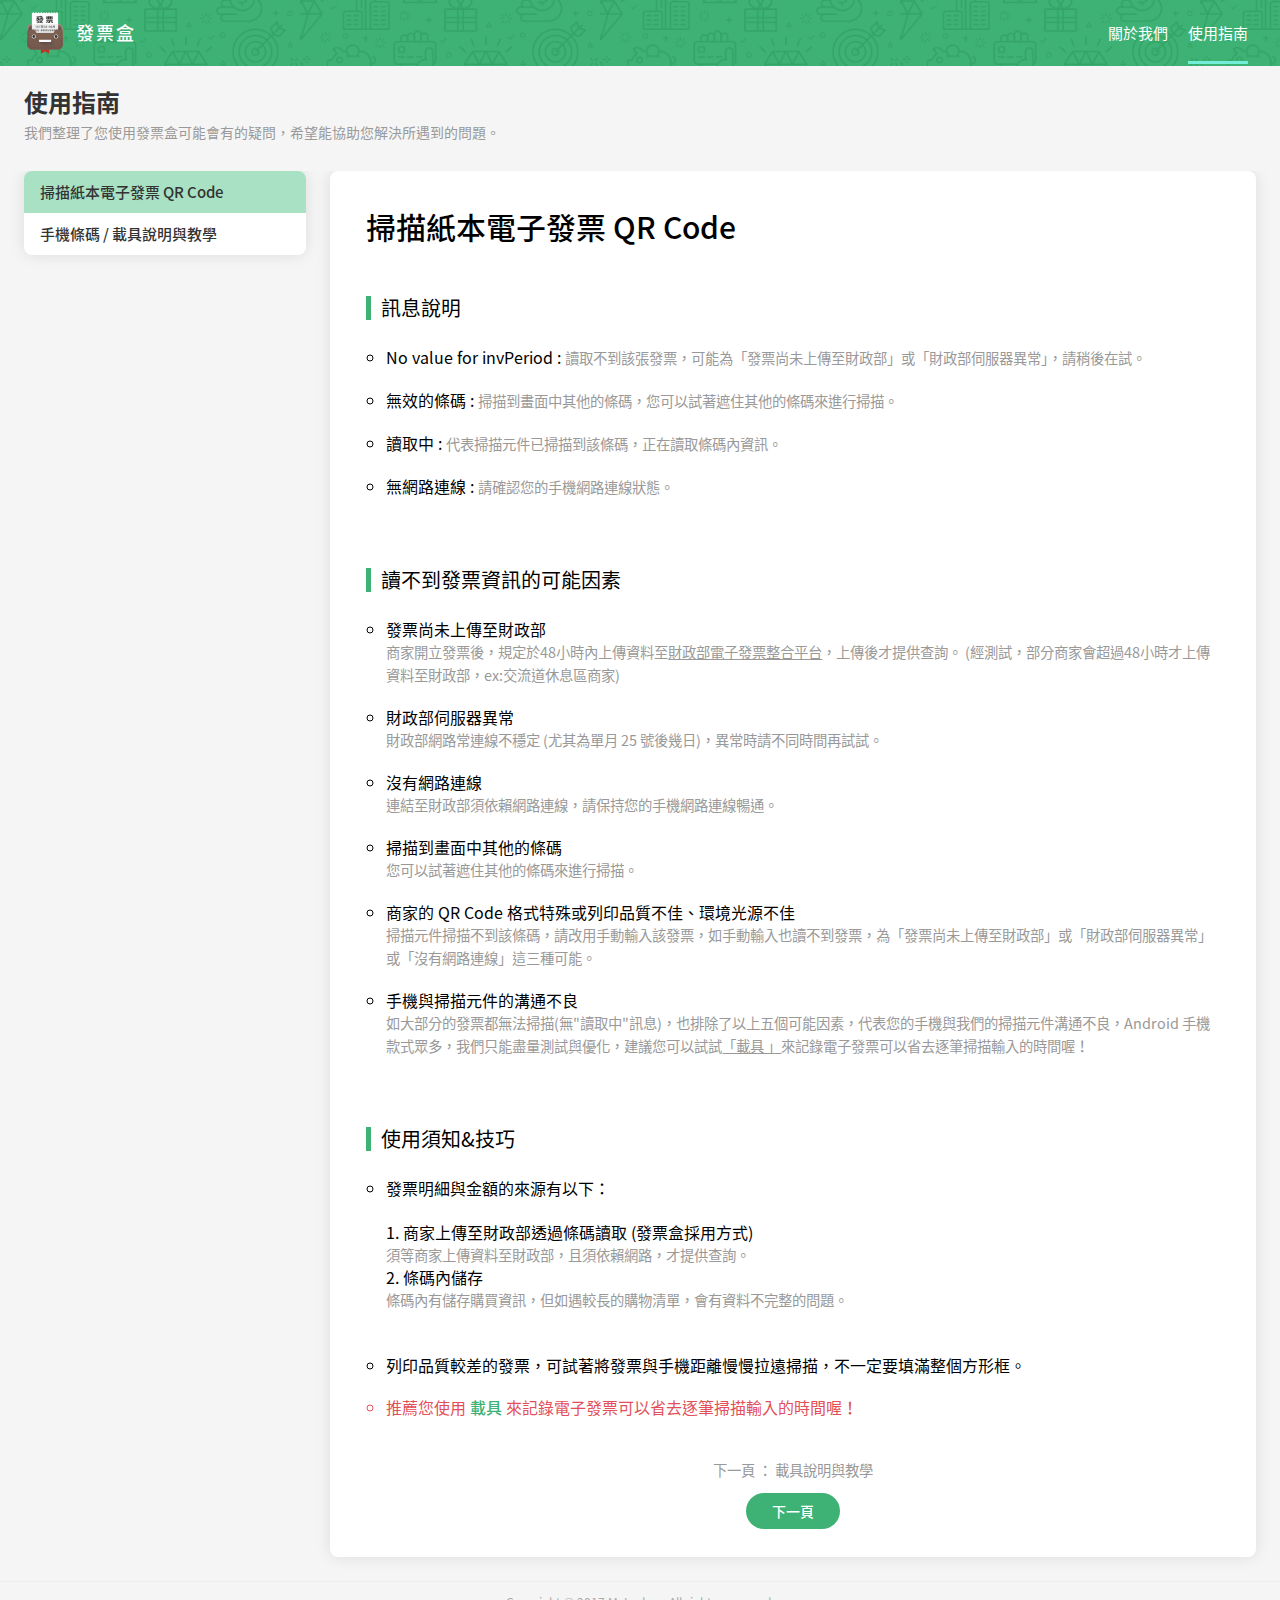
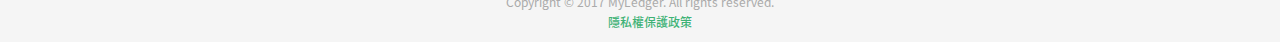
==== commit 91e4f8e6: "update" ====
--- a/FAQ-c01.html
+++ b/FAQ-c01.html
@@ -41,20 +41,28 @@
         <aside class="right show-faq"> <a class="close" href="#"> </a>
           <section class="show"> 
             <h1 class="title">掃描紙本電子發票 QR Code </h1>
-            <div class="tip">電子發票掃描功能測試中... 如有掃描不到發票等問題，<br>請來信至 <a href="mailto:myinvoicebox2018@gmail.com?subject=掃描電子發票 QR Code 問題回報">myinvoicebox2018@gmail.com </a>並附上發票照片及您的手機型號，謝謝</div>
-            <h2 class="left-solid">使用須知</h2>
-            <ul class="dot-list marg40-b">
-              <li>發生電子發票無法掃描的因素很多，如 : 商家的 QR Code 格式特殊或列印品質不佳、環境光源因素、手機與掃描元件的溝通不良、財政部網站連線異常...等，都有可能是掃描失敗的原因，如無法掃描發票，可手動輸入下載發票。</li>
-              <li>如手動輸入也無法輸入，通常為資料尚未上傳至財政部或網路連線異常。</li>
-              <li>財政部網路常連線不穩定 (尤其為單月 25 號後幾日)，異常時請不同時間再試試。</li>
-              <li>掃描後資料來源為財政部提供，購買資料可能不完全 (例如紅利積點扣除金額)，且須等商家上傳資料至財政部後 (48小時內)，才提供查詢。</li>
-              <li>如出現「無效的發票號碼」訊息，且離購買時間 48 小時內，可能是發票尚未上傳至財政部，請稍後再試。</li>
-              <li>紙本電子發票中獎，需憑正本領獎，請保留好紙本發票。</li>
+            <h2 class="left-solid">訊息說明</h2>
+            <ul class="dot-list marg40-b"> 
+              <li>No value for invPeriod : <em>讀取不到該張發票，可能為「發票尚未上傳至財政部」或「財政部伺服器異常」，請稍後在試。</em></li>
+              <li>無效的條碼 : <em>掃描到畫面中其他的條碼，您可以試著遮住其他的條碼來進行掃描。</em></li>
+              <li>讀取中 : <em>代表掃描元件已掃描到該條碼，正在讀取條碼內資訊。 </em></li>
+              <li>無網路連線 : <em>請確認您的手機網路連線狀態。     </em></li>
             </ul>
-            <h2 class="left-solid">使用技巧</h2>
-            <ul class="dot-list marg40-b">
-              <li>如出現「無效的條碼」訊息，代表掃描到畫面中其他的條碼，您可以試著遮住其他的條碼 來進行掃描。</li>
+            <h2 class="left-solid">讀不到發票資訊的可能因素</h2>
+            <ul class="dot-list marg40-b a-hide">
+              <li>發票尚未上傳至財政部<br><em>商家開立發票後，規定於48小時內上傳資料至<a href="https://www.einvoice.nat.gov.tw/index" target="_blank">財政部電子發票整合平台</a>，上傳後才提供查詢。 (經測試，部分商家會超過48小時才上傳資料至財政部，ex:交流道休息區商家)</em></li>
+              <li>財政部伺服器異常<br><em>財政部網路常連線不穩定 (尤其為單月 25 號後幾日)，異常時請不同時間再試試。</em></li>
+              <li>沒有網路連線<br><em>連結至財政部須依賴網路連線，請保持您的手機網路連線暢通。</em></li>
+              <li>掃描到畫面中其他的條碼<br><em>您可以試著遮住其他的條碼來進行掃描。</em></li>
+              <li>商家的 QR Code 格式特殊或列印品質不佳、環境光源不佳<br><em>掃描元件掃描不到該條碼，請改用手動輸入該發票，如手動輸入也讀不到發票，為「發票尚未上傳至財政部」或「財政部伺服器異常」或「沒有網路連線」這三種可能。  </em></li>
+              <li>手機與掃描元件的溝通不良<br><em>如大部分的發票都無法掃描(無"讀取中"訊息)，也排除了以上五個可能因素，代表您的手機與我們的掃描元件溝通不良，Android 手機款式眾多，我們只能盡量測試與優化，建議您可以試試<a href="FAQ-c02.html">「載具 」</a>來記錄電子發票可以省去逐筆掃描輸入的時間喔！</em></li>
+            </ul>
+            <h2 class="left-solid">使用須知&技巧</h2>
+            <ul class="dot-list marg40-">
+              <li>
+                發票明細與金額的來源有以下：<br><br>1. 商家上傳至財政部透過條碼讀取 (發票盒採用方式)<br><em>須等商家上傳資料至財政部，且須依賴網路，才提供查詢。<br></em>2. 條碼內儲存<br><em>條碼內有儲存購買資訊，但如遇較長的購物清單，會有資料不完整的問題。<br><br> </em></li>
               <li>列印品質較差的發票，可試著將發票與手機距離慢慢拉遠掃描，不一定要填滿整個方形框。</li>
+              <li class="red"> 推薦您使用 <a href="FAQ-c02.html">載具 </a>來記錄電子發票可以省去逐筆掃描輸入的時間喔！</li>
             </ul>
             <p class="center marg20-t"><em>下一頁 ： 載具說明與教學</em></p>
             <div class="center"><a class="btn next" href="FAQ-c02.html">下一頁</a></div>
